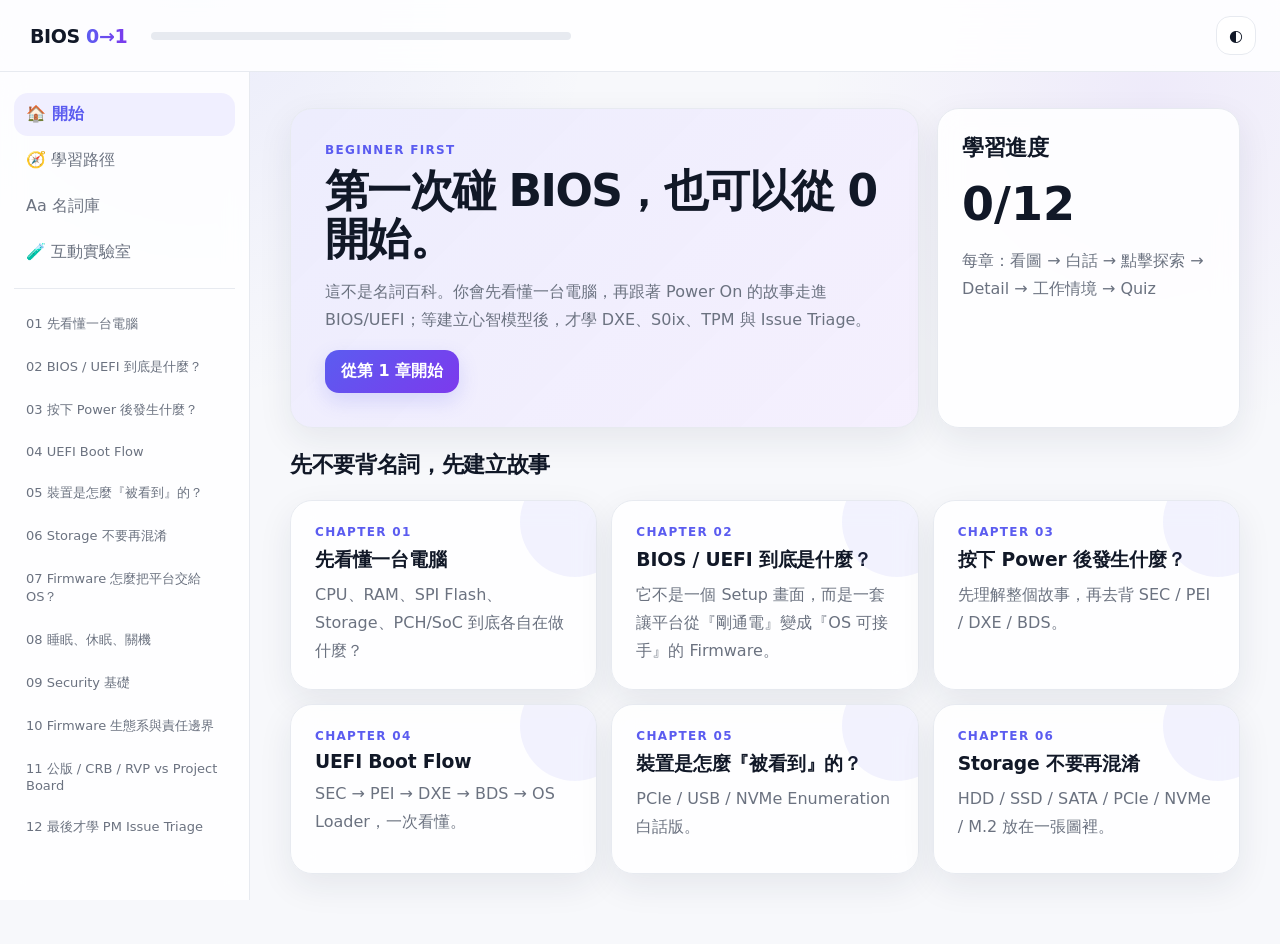
==== index.html @ a76ab5c8 "Add files via upload" ====
<!doctype html><html lang="zh-Hant"><head><meta charset="utf-8"><meta name="viewport" content="width=device-width,initial-scale=1">
<title>BIOS 0→1 Learning Hub</title><style>

:root{
  --bg:#f7f8fb; --surface:rgba(255,255,255,.86); --card:#ffffff; --ink:#111827;
  --muted:#6b7280; --line:#e7eaf0; --primary:#5b5cf0; --primary2:#7c3aed;
  --soft:#f0efff; --green:#16a34a; --amber:#f59e0b; --red:#ef4444;
  --shadow:0 12px 34px rgba(30,41,59,.08); --radius:22px;
}
*{box-sizing:border-box}
html{scroll-behavior:smooth}
body{margin:0;background:
radial-gradient(circle at 15% 0%,rgba(91,92,240,.08),transparent 28%),
radial-gradient(circle at 90% 10%,rgba(124,58,237,.07),transparent 24%),var(--bg);
color:var(--ink);font-family:Inter,"Noto Sans TC","Microsoft JhengHei",system-ui,sans-serif}
body.dark{--bg:#0b1020;--surface:rgba(18,25,44,.9);--card:#12192c;--ink:#f7f8fb;--muted:#9ba6b7;--line:#26324a;--soft:#1d2045;--shadow:none}
button,input,select{font:inherit}
header{height:72px;background:var(--surface);backdrop-filter:blur(16px);border-bottom:1px solid var(--line);
display:flex;align-items:center;gap:18px;padding:0 24px;position:sticky;top:0;z-index:20}
#brand{font-weight:900;font-size:19px;border:0;background:none;color:var(--ink);cursor:pointer;letter-spacing:-.02em}
#brand span{background:linear-gradient(90deg,var(--primary),var(--primary2));-webkit-background-clip:text;color:transparent}
#dark{margin-left:auto;border:1px solid var(--line);background:var(--card);color:var(--ink);border-radius:14px;padding:9px 12px;cursor:pointer}
.progressWrap{height:8px;background:var(--line);border-radius:999px;flex:1;max-width:420px;overflow:hidden}
#progress{height:100%;width:0;background:linear-gradient(90deg,var(--primary),var(--primary2));transition:.3s}

.shell{display:grid;grid-template-columns:250px 1fr;min-height:calc(100vh - 72px)}
aside{background:var(--surface);backdrop-filter:blur(12px);border-right:1px solid var(--line);padding:18px 14px;
position:sticky;top:72px;height:calc(100vh - 72px);overflow:auto}
aside>button,.chapters button{display:flex;align-items:center;gap:8px;width:100%;border:0;background:none;color:var(--muted);
text-align:left;padding:11px 12px;border-radius:14px;margin:3px 0;cursor:pointer;transition:.18s}
.chapters{margin-top:14px;padding-top:12px;border-top:1px solid var(--line)}
.chapters button{font-size:13px}
.chapters button.done:after{content:"✓";margin-left:auto;color:var(--green);font-weight:900}
aside button:hover,aside button.active{background:var(--soft);color:var(--primary);font-weight:800}

main{padding:36px 40px 70px;max-width:1280px;width:100%}
.hero{display:grid;grid-template-columns:1.35fr .65fr;gap:18px}
.card{background:var(--surface);backdrop-filter:blur(12px);border:1px solid var(--line);border-radius:var(--radius);padding:24px;box-shadow:var(--shadow)}
.hero .card:first-child{padding:34px;background:
linear-gradient(135deg,rgba(91,92,240,.11),rgba(124,58,237,.08)),var(--card)}
.eyebrow{font-size:12px;font-weight:900;color:var(--primary);text-transform:uppercase;letter-spacing:.11em}
h1{font-size:44px;line-height:1.08;margin:10px 0 14px;letter-spacing:-.035em}
h2{font-size:22px;margin:0 0 14px;letter-spacing:-.015em}
h3{margin:8px 0 8px;letter-spacing:-.01em}
.muted{color:var(--muted);line-height:1.75}
.btn{border:0;background:linear-gradient(135deg,var(--primary),var(--primary2));color:#fff;padding:11px 16px;border-radius:14px;
cursor:pointer;font-weight:800;box-shadow:0 8px 20px rgba(91,92,240,.18)}
.btn.secondary{background:var(--card);color:var(--ink);border:1px solid var(--line);box-shadow:none}

.steps{display:grid;grid-template-columns:repeat(3,1fr);gap:14px;margin-top:20px}
.step{cursor:pointer;transition:.18s;min-height:170px;position:relative;overflow:hidden}
.step:before{content:"";position:absolute;width:110px;height:110px;border-radius:50%;right:-34px;top:-34px;background:rgba(91,92,240,.07)}
.step:hover{border-color:#c9c7ff;transform:translateY(-3px);box-shadow:0 16px 36px rgba(30,41,59,.10)}
.tag{display:inline-flex;align-items:center;border:1px solid var(--line);border-radius:999px;padding:5px 9px;font-size:12px;color:var(--muted);margin:3px;background:var(--card)}

.lessonGrid{display:grid;grid-template-columns:1.1fr .9fr;gap:18px}
.callout{background:linear-gradient(135deg,rgba(91,92,240,.09),rgba(124,58,237,.06));border:1px solid rgba(91,92,240,.16);
padding:16px;border-radius:16px;margin:15px 0}
.analogy{background:rgba(245,158,11,.08);border:1px solid rgba(245,158,11,.2);padding:16px;border-radius:16px;margin:15px 0}
.diagram{background:
linear-gradient(180deg,rgba(91,92,240,.07),rgba(255,255,255,0));border:1px solid var(--line);border-radius:22px;padding:20px;min-height:310px}
.diagram svg{width:100%;height:auto}.hot{cursor:pointer;transition:.15s}.hot:hover{filter:brightness(.97)}
.infoBox{margin-top:12px;min-height:72px;padding:14px;border-radius:14px;background:var(--card);border:1px solid var(--line);color:var(--muted)}
.flow{display:flex;flex-wrap:wrap;align-items:center;gap:8px}
.flow .node{background:var(--card);border:1px solid var(--line);border-radius:14px;padding:10px 13px;font-weight:800;box-shadow:0 4px 12px rgba(30,41,59,.04)}
.arrow{color:var(--muted)}
.detail li{margin:9px 0;line-height:1.65}
.quiz button{display:block;width:100%;margin:8px 0;text-align:left;padding:12px 13px;border:1px solid var(--line);background:var(--card);color:var(--ink);border-radius:14px;cursor:pointer}
.quiz button:hover{border-color:#c9c7ff;background:var(--soft)}
.quiz button.ok{border-color:#22c55e;background:rgba(34,197,94,.09)}
.quiz button.no{border-color:#ef4444;background:rgba(239,68,68,.08)}

.termGrid{display:grid;grid-template-columns:repeat(4,1fr);gap:12px}
.termCard{padding:16px;background:var(--surface);border:1px solid var(--line);border-radius:16px;cursor:pointer;transition:.16s}
.termCard:hover{border-color:#c9c7ff;transform:translateY(-2px)}
.pathline{display:flex;flex-wrap:wrap;align-items:center;gap:10px}
.pathnode{border:1px solid var(--line);background:var(--card);padding:12px 15px;border-radius:14px;cursor:pointer;font-weight:750}
.lab{display:grid;grid-template-columns:1fr 1fr;gap:16px}
.compare{display:grid;grid-template-columns:1fr 1fr;gap:12px}.good{border-top:4px solid var(--green)}.bad{border-top:4px solid var(--red)}

@media(max-width:980px){
 .shell{grid-template-columns:1fr}.hero,.lessonGrid,.lab{grid-template-columns:1fr}
 aside{position:static;height:auto;display:flex;overflow:auto;border-right:0;border-bottom:1px solid var(--line)}
 aside>button{width:auto;white-space:nowrap}.chapters{display:none}.steps{grid-template-columns:1fr 1fr}
 main{padding:24px}.termGrid{grid-template-columns:1fr 1fr}
}
@media(max-width:620px){
 header{padding:0 14px}.progressWrap{display:none}main{padding:18px}
 h1{font-size:34px}.steps,.compare{grid-template-columns:1fr}.termGrid{grid-template-columns:1fr}
 .hero .card:first-child{padding:24px}
}

</style></head>
<body><header><button id="brand">BIOS <span>0→1</span></button><div class="progressWrap"><div id="progress"></div></div><button id="dark">◐</button></header>
<div class="shell"><aside><button data-view="home" class="active">🏠 開始</button><button data-view="path">🧭 學習路徑</button><button data-view="glossary">Aa 名詞庫</button><button data-view="playground">🧪 互動實驗室</button><div class="chapters" id="chapterNav"></div></aside><main id="app"></main></div>
<script>
window.COURSE=[
  {
    "id": "ch1",
    "n": "01",
    "title": "先看懂一台電腦",
    "subtitle": "CPU、RAM、SPI Flash、Storage、PCH/SoC 到底各自在做什麼？",
    "one": "先把電腦想成一間公司：CPU 是總經理、RAM 是辦公桌、Storage 是檔案櫃、BIOS/UEFI 是開門後第一個上班的人。",
    "analogy": "公司開門前，桌椅、檔案櫃、網路與門禁都存在，但還沒準備好工作；Firmware 的工作就是把它們依序準備好。",
    "terms": [
      "CPU",
      "RAM",
      "SPI Flash",
      "SSD",
      "PCH / SoC",
      "EC"
    ],
    "diagram": "pc",
    "detail": [
      "CPU 執行 Firmware、OS 與應用程式。",
      "RAM 是執行中的工作記憶體，斷電資料消失。",
      "SPI Flash 儲存 BIOS/UEFI Firmware。",
      "SSD/HDD 儲存 OS 與使用者資料。",
      "PCH/SoC 連接與管理大量 I/O。",
      "EC 常負責 Keyboard、Fan、Battery、Power Button。"
    ],
    "work": "遇到裝置不見時，先問『它掛在哪裡？由誰初始化？』比直接問『是不是 BIOS bug？』更有效。",
    "quiz": {
      "q": "哪一個元件最像『辦公桌』，讓 CPU 暫時放正在使用的資料？",
      "opts": [
        "RAM",
        "SPI Flash",
        "SSD"
      ],
      "ans": 0
    }
  },
  {
    "id": "ch2",
    "n": "02",
    "title": "BIOS / UEFI 到底是什麼？",
    "subtitle": "它不是一個 Setup 畫面，而是一套讓平台從『剛通電』變成『OS 可接手』的 Firmware。",
    "one": "BIOS/UEFI 是電腦開機後最早執行的一層 Firmware。",
    "analogy": "像飯店早班經理：先確認房間、電梯、門禁、櫃台都可用，再把整間飯店交給白天營運團隊。",
    "terms": [
      "BIOS",
      "UEFI",
      "Firmware",
      "POST",
      "Setup"
    ],
    "diagram": "bios",
    "detail": [
      "現代 PC 大多採 UEFI 架構，但工作上仍常統稱 BIOS。",
      "Firmware 存在 SPI Flash 中，由 CPU 在 Power On 後執行。",
      "BIOS Setup 只是其中一個 UI，不等於 BIOS 全部。",
      "Firmware 會初始化硬體、建立 Boot path、準備 OS 所需資訊。"
    ],
    "work": "如果客戶說『BIOS 畫面沒問題但 Windows 進不去』，代表問題不一定在最早期 Firmware phase。",
    "quiz": {
      "q": "BIOS Setup 和 BIOS/UEFI 的關係？",
      "opts": [
        "Setup 只是 Firmware 的一個介面",
        "Setup 就是全部 BIOS",
        "Setup 是 Windows App"
      ],
      "ans": 0
    }
  },
  {
    "id": "ch3",
    "n": "03",
    "title": "按下 Power 後發生什麼？",
    "subtitle": "先理解整個故事，再去背 SEC / PEI / DXE / BDS。",
    "one": "Power On 後，Firmware 會把硬體從 Reset/Unknown state 一步一步變成可用。",
    "analogy": "像開店：先通電 → 打開工作區 → 把設備叫醒 → 決定今天從哪個入口營業 → 正式交給營運。",
    "terms": [
      "Power On",
      "Reset",
      "Initialization",
      "Boot",
      "OS Loader"
    ],
    "diagram": "story",
    "detail": [
      "通電不代表硬體已經能可靠使用。",
      "RAM、USB、NVMe、Display 等都需要初始化。",
      "完成後 Firmware 才能找到可開機的裝置並載入 OS Loader。"
    ],
    "work": "看到黑屏、SSD 不見、Boot option 不見時，真正要問的是『哪一步還沒完成？』。",
    "quiz": {
      "q": "為什麼 Power On 後還需要 Initialization？",
      "opts": [
        "硬體存在但尚未完整設定",
        "因為 Windows 一定先啟動",
        "只是為了顯示 Logo"
      ],
      "ans": 0
    }
  },
  {
    "id": "ch4",
    "n": "04",
    "title": "UEFI Boot Flow",
    "subtitle": "SEC → PEI → DXE → BDS → OS Loader，一次看懂。",
    "one": "一句話：SEC 先能跑 → PEI 把 RAM 建起來 → DXE 把硬體叫醒 → BDS 找 Boot Device → OS 接手。",
    "analogy": "像接力賽，每一棒都把已完成的環境交給下一棒。",
    "terms": [
      "SEC",
      "PEI",
      "DXE",
      "BDS",
      "ExitBootServices"
    ],
    "diagram": "boot",
    "detail": [
      "SEC：建立最基本 execution environment。",
      "PEI：Memory Initialization / Training。",
      "DXE：PCIe、USB、NVMe、Display 等大量初始化。",
      "BDS：選擇 BootOrder / BootNext 指向的開機目標。",
      "OS Loader：載入 OS，之後由 OS 正式接管。"
    ],
    "work": "非常早期黑屏偏 SEC/PEI；POST 中裝置不見偏 DXE；裝置看得到但 Boot Option 不對偏 BDS。",
    "quiz": {
      "q": "大量 PCIe / USB / NVMe 初始化通常落在哪個 phase？",
      "opts": [
        "DXE",
        "SEC",
        "S5"
      ],
      "ans": 0
    }
  },
  {
    "id": "ch5",
    "n": "05",
    "title": "裝置是怎麼『被看到』的？",
    "subtitle": "PCIe / USB / NVMe Enumeration 白話版。",
    "one": "硬體插著，不代表 Firmware 已經知道它是誰、在哪裡、怎麼用。",
    "analogy": "像新員工報到：要先到場、拿到座位、登記資料、領權限，才算正式可工作。",
    "terms": [
      "Enumeration",
      "PCIe",
      "NVMe",
      "USB",
      "Device Path",
      "Block I/O"
    ],
    "diagram": "enum",
    "detail": [
      "PCIe device 需要 link、bus scan、resource configuration。",
      "NVMe controller 被看到後，還要有 NVMe driver/protocol 才能形成可用 storage。",
      "UEFI 會建立 Device Path 與對應 protocol。",
      "有 Controller 不等於已經有可開機 Block I/O。"
    ],
    "work": "SSD 問題先分三層：BIOS Setup 看不到？UEFI Shell 看不到？還是只有 OS 看不到？",
    "quiz": {
      "q": "BIOS 已看到 NVMe Controller，就一定代表可 Boot 嗎？",
      "opts": [
        "不一定，還需 storage protocol / boot path",
        "一定",
        "只要是 M.2 就一定"
      ],
      "ans": 0
    }
  },
  {
    "id": "ch6",
    "n": "06",
    "title": "Storage 不要再混淆",
    "subtitle": "HDD / SSD / SATA / PCIe / NVMe / M.2 放在一張圖裡。",
    "one": "M.2 是外型/Connector；NVMe 是 Protocol；PCIe 是高速連線；SSD/HDD 是儲存裝置類型。",
    "analogy": "像交通：M.2 是停車位規格、PCIe/SATA 是道路、NVMe 是交通規則、SSD 是車。",
    "terms": [
      "HDD",
      "SSD",
      "SATA",
      "PCIe",
      "NVMe",
      "M.2"
    ],
    "diagram": "storage",
    "detail": [
      "HDD：機械式磁碟。",
      "SSD：使用 Flash 的固態儲存。",
      "SATA：傳統 storage interface。",
      "PCIe：高速通用 interconnect。",
      "NVMe：針對 non-volatile memory 的 protocol，常跑在 PCIe 上。",
      "M.2：外型與 connector 規格，不等於 NVMe。"
    ],
    "work": "客戶說『M.2 SSD』時，仍要確認它實際走 PCIe/NVMe 還是 SATA。",
    "quiz": {
      "q": "M.2 最準確的描述是？",
      "opts": [
        "外型 / connector 規格",
        "等於 NVMe protocol",
        "等於 PCIe bus"
      ],
      "ans": 0
    }
  },
  {
    "id": "ch7",
    "n": "07",
    "title": "Firmware 怎麼把平台交給 OS？",
    "subtitle": "UEFI Protocol、ACPI、SMBIOS、ExitBootServices。",
    "one": "Firmware 不只把硬體叫醒，還要把『這台機器是什麼、有哪些裝置、怎麼管電源』告訴 OS。",
    "analogy": "像交班表：白班接手前，要知道設備位置、值班狀態、規則與待處理事項。",
    "terms": [
      "UEFI Protocol",
      "ACPI",
      "SMBIOS",
      "ExitBootServices",
      "Runtime"
    ],
    "diagram": "handoff",
    "detail": [
      "UEFI Protocol 讓 pre-OS 階段能以標準方式存取裝置。",
      "ACPI 描述裝置、電源與 platform control。",
      "SMBIOS 提供系統硬體資訊。",
      "ExitBootServices 是 OS Loader 結束 UEFI Boot Services 的重要分界。"
    ],
    "work": "Windows Logo 後才 hang，通常不能只盯 SEC/PEI；要考慮 OS Loader、driver、ACPI 與 handoff。",
    "quiz": {
      "q": "哪一個最像 Firmware 與 OS 的『電源/裝置說明書』？",
      "opts": [
        "ACPI",
        "SPI Flash",
        "M.2"
      ],
      "ans": 0
    }
  },
  {
    "id": "ch8",
    "n": "08",
    "title": "睡眠、休眠、關機",
    "subtitle": "S0ix / S3 / S4 / S5 先從生活情境理解。",
    "one": "不同 Power State 的差別，是『哪些東西還活著、資料放哪裡、醒來多快』。",
    "analogy": "S0ix 像手機熄屏待機；S3 像趴桌睡覺；S4 像把工作存檔後回家；S5 像公司關門但門禁還有待機電。",
    "terms": [
      "S0ix",
      "S3",
      "S4",
      "S5",
      "C-state",
      "D-state"
    ],
    "diagram": "power",
    "detail": [
      "S0ix：系統仍在 S0，但大量元件進入低功耗。",
      "S3：Suspend to RAM。",
      "S4：Hibernate，記憶體內容寫入 storage。",
      "S5：Soft Off，仍可能保留待機電。",
      "CPU 有 C-state，Device 也可能有 D-state。"
    ],
    "work": "Modern Standby issue 要分『OS 以為睡了』和『硬體真的進低功耗』，SleepStudy/HW residency 常用來看落差。",
    "quiz": {
      "q": "Modern Standby 最相關的是哪一類狀態？",
      "opts": [
        "S0ix",
        "S5",
        "G3"
      ],
      "ans": 0
    }
  },
  {
    "id": "ch9",
    "n": "09",
    "title": "Security 基礎",
    "subtitle": "Secure Boot、TPM、PCR、BitLocker 不再混在一起。",
    "one": "Secure Boot 管『能不能信任並執行』；TPM/PCR 管『開機時量測了什麼』。",
    "analogy": "Secure Boot 像門口驗證員；TPM/PCR 像不可任意改寫的簽到紀錄。",
    "terms": [
      "Secure Boot",
      "TPM",
      "PCR",
      "Measured Boot",
      "BitLocker"
    ],
    "diagram": "security",
    "detail": [
      "Secure Boot 驗證執行元件的簽章與信任鏈。",
      "Measured Boot 將量測延伸到 TPM PCR。",
      "BitLocker 可依 PCR 狀態決定是否要求 Recovery。"
    ],
    "work": "看到 BitLocker Recovery，不代表一定是 Secure Boot key 問題；先確認哪個 PCR 改變以及 TPM 狀態。",
    "quiz": {
      "q": "PCR 最接近哪個概念？",
      "opts": [
        "量測累積紀錄",
        "BIOS image 儲存區",
        "Boot menu"
      ],
      "ans": 0
    }
  },
  {
    "id": "ch10",
    "n": "10",
    "title": "Firmware 生態系與責任邊界",
    "subtitle": "IBV、Silicon Vendor、EC、ME、PSP、FSP、IFWI。",
    "one": "BIOS 專案不是只有一包 code；它是多個 Firmware、Silicon package、OEM policy 與 OS 的整合。",
    "analogy": "像大型建案：建築師、結構、機電、門禁、家具都不同供應者，最後仍要整合成一棟能住的房子。",
    "terms": [
      "IBV",
      "FSP",
      "ME / CSME",
      "PSP",
      "IFWI",
      "EC"
    ],
    "diagram": "ecosystem",
    "detail": [
      "IBV 負責 UEFI framework、feature integration 與 project customization。",
      "Intel 平台常見 FSP、ME/CSME、IFWI。",
      "AMD 平台常見 PSP、AGESA/PI。",
      "EC 是獨立 controller firmware。"
    ],
    "work": "Reference BIOS/CRB 的價值是 baseline；它能縮小差異，但不能單獨證明『一定不是 IBV』。",
    "quiz": {
      "q": "CRB / Reference BIOS pass 最合理的解讀？",
      "opts": [
        "它是一個縮小範圍的 baseline evidence",
        "一定不是 IBV",
        "一定是 Hardware"
      ],
      "ans": 0
    }
  },
  {
    "id": "ch11",
    "n": "11",
    "title": "公版 / CRB / RVP vs Project Board",
    "subtitle": "為什麼 IBV 一直保留公版？Project Board 出問題時，公版到底拿來做什麼？",
    "one": "CRB/RVP 是 IBV 長期使用的 baseline / control group；Project Board 是加入 OEM/ODM 客製、實際 HW 與 Device 後的產品環境。",
    "analogy": "像做實驗：公版是控制組，Project Board 是加入各種客製條件的實驗組。兩邊結果不同，重點不是立刻判誰錯，而是找出中間的 Delta。",
    "terms": [
      "CRB",
      "RVP",
      "Project Board",
      "Baseline",
      "Reference BIOS",
      "Delta"
    ],
    "diagram": "baseline",
    "detail": [
      "CRB / RVP 可作為 Development、Validation、Regression、Issue Reproduction 與 Responsibility Baseline。",
      "Project Board 通常包含 Project BIOS、OEM/ODM customization、實際 EC、HW design、Device configuration。",
      "Project Board Fail、CRB Pass：Project-specific Delta 嫌疑提高，但不能直接說『一定不是 BIOS』。",
      "Project Board Fail、CRB Fail：Common code / Silicon integration path 嫌疑提高。",
      "若 IBV CRB Fail、Silicon Vendor Reference BIOS Pass：IBV implementation / integration 嫌疑提高。",
      "真正要比較的是 BIOS customization、PCD、ACPI、EC/FW、Board HW、Device / IHV 等差異。"
    ],
    "work": "客戶 Project Board 出現 issue 時，先建立同版本、同條件的 baseline，再比較 CRB / RVP / Silicon Vendor Reference 結果。公版的用途是縮小範圍與找 owner，不是拿來直接 close issue。",
    "quiz": {
      "q": "Project Board Fail，但 CRB Pass，最合理的第一個判斷是？",
      "opts": [
        "Project-specific Delta 嫌疑提高，要繼續比 BIOS/PCD/ACPI/EC/HW/Device 差異",
        "一定不是 BIOS 問題",
        "一定是 Hardware 問題"
      ],
      "ans": 0
    }
  },
  {
    "id": "ch11",
    "n": "12",
    "title": "最後才學 PM Issue Triage",
    "subtitle": "從 Symptom → Baseline → Scope → Owner → Validation。",
    "one": "PM 的價值不是把問題轉寄，而是把『未知』逐步縮小成可驗證的範圍。",
    "analogy": "像醫生問診：先看症狀、比對正常值、縮小範圍，再決定要找哪個專科。",
    "terms": [
      "Symptom",
      "Baseline",
      "Scope",
      "Owner",
      "Workaround",
      "Validation"
    ],
    "diagram": "triage",
    "detail": [
      "Symptom：明確描述發生什麼。",
      "Baseline：CRB/Reference BIOS/舊版是否正常。",
      "Scope：哪些平台、版本、Device 會發生。",
      "Owner：根據 evidence 判斷下一個分析團隊。",
      "Validation：Patch/WA/Fix 後以固定 steps 驗證。"
    ],
    "work": "真正有用的 status 應回答：現在知道什麼？還不知道什麼？下一個驗證動作是什麼？誰負責？",
    "quiz": {
      "q": "Issue triage 的第一個重點？",
      "opts": [
        "把 Symptom 與 reproduce 定義清楚",
        "先決定誰的責任",
        "先貼全部 log"
      ],
      "ans": 0
    }
  }
];
</script>
<script>

const C=window.COURSE||[]; const app=document.getElementById('app'); const completed=new Set(JSON.parse(localStorage.getItem('bios01done')||'[]'));
const infos={
"CPU":"CPU 執行 Firmware 與 OS，是系統主要運算核心。","RAM":"RAM 是執行中資料的工作區，斷電資料消失。","SPI Flash":"SPI Flash 儲存 BIOS/UEFI Firmware。","SSD":"SSD 儲存 OS 與資料，不是 BIOS 執行中的工作記憶體。",
"PCH / SoC":"PCH/SoC 是大量 I/O 與 controller 的平台樞紐。","EC":"EC 常負責電源鍵、風扇、電池、鍵盤等 Notebook 控制。"
};
function prog(){document.getElementById('progress').style.width=(completed.size/C.length*100)+'%';document.querySelectorAll('.chapters button').forEach((b,i)=>b.classList.toggle('done',completed.has(C[i].id)))}
function nav(){document.getElementById('chapterNav').innerHTML=C.map(x=>`<button data-id="${x.id}">${x.n} ${x.title}</button>`).join('');document.querySelectorAll('.chapters button').forEach(b=>b.onclick=()=>lesson(b.dataset.id));prog()}
document.querySelectorAll('aside>button').forEach(b=>b.onclick=()=>view(b.dataset.view));document.getElementById('brand').onclick=()=>view('home');document.getElementById('dark').onclick=()=>document.body.classList.toggle('dark');
function active(v){document.querySelectorAll('aside>button').forEach(b=>b.classList.toggle('active',b.dataset.view===v))}
function view(v){active(v); if(v==='home')home(); if(v==='path')path(); if(v==='glossary')glossary(); if(v==='playground')playground();window.scrollTo(0,0)}
function home(){app.innerHTML=`<section class="hero"><div class="card"><div class="eyebrow">Beginner First</div><h1>第一次碰 BIOS，也可以從 0 開始。</h1><p class="muted">這不是名詞百科。你會先看懂一台電腦，再跟著 Power On 的故事走進 BIOS/UEFI；等建立心智模型後，才學 DXE、S0ix、TPM 與 Issue Triage。</p><button class="btn" onclick="lesson('ch1')">從第 1 章開始</button></div><div class="card"><h2>學習進度</h2><div style="font-size:46px;font-weight:900">${completed.size}/${C.length}</div><p class="muted">每章：看圖 → 白話 → 點擊探索 → Detail → 工作情境 → Quiz</p></div></section>
<section style="margin-top:22px"><h2>先不要背名詞，先建立故事</h2><div class="steps">${C.slice(0,6).map(x=>`<div class="card step" onclick="lesson('${x.id}')"><div class="eyebrow">Chapter ${x.n}</div><h3>${x.title}</h3><div class="muted">${x.subtitle}</div></div>`).join('')}</div></section>`}
function path(){app.innerHTML=`<div class="eyebrow">0 → 1 Roadmap</div><h1>學習路徑</h1><p class="muted">順序不是照專有名詞分類，而是照『新人腦中會產生的問題』排列。</p><div class="card"><div class="pathline">${C.map((x,i)=>`<button class="pathnode" onclick="lesson('${x.id}')">${x.n} ${x.title}</button>${i<C.length-1?'<span class="arrow">→</span>':''}`).join('')}</div></div>`}
function glossary(){const terms=[...new Set(C.flatMap(x=>x.terms))].sort(); app.innerHTML=`<div class="eyebrow">Glossary</div><h1>名詞庫</h1><p class="muted">名詞庫是『查詢』，不是『學習順序』。點名詞會看到它在哪些章出現。</p><div class="termGrid">${terms.map(t=>`<div class="termCard" onclick="showTerm('${t.replaceAll("'","\'")}')"><b>${t}</b></div>`).join('')}</div><div id="termInfo" class="card" style="margin-top:16px;display:none"></div>`}
window.showTerm=t=>{const xs=C.filter(x=>x.terms.includes(t));const el=document.getElementById('termInfo');el.style.display='block';el.innerHTML=`<h2>${t}</h2><p class="muted">出現在：${xs.map(x=>x.title).join('、')}</p><button class="btn secondary" onclick="lesson('${xs[0].id}')">去第一個相關章節</button>`;el.scrollIntoView({behavior:'smooth'})}
function playground(){app.innerHTML=`<div class="eyebrow">Interactive Lab</div><h1>用互動確認你真的懂了</h1><div class="lab">
<div class="card"><h2>Normal vs Fail</h2><p class="muted">如果 SSD 實體存在，但 Firmware 沒完成 NVMe enumeration：</p><div class="compare"><div class="card good"><b>Normal</b><p>PCIe Link → Controller → NVMe Protocol → Block I/O → Boot Option</p></div><div class="card bad"><b>Fail</b><p>Controller 存在，但沒有可用 Block I/O → BDS 找不到可 Boot Storage</p></div></div></div>
<div class="card"><h2>你會先問什麼？</h2><p class="muted">情境：客戶說「M.2 SSD 在 Windows 看不到」。</p><button class="btn secondary" onclick="labAns('Setup / UEFI Shell / OS 三層都要確認，先判斷 Firmware 是否看得到。')">直接問 BIOS bug 嗎？</button><button class="btn secondary" onclick="labAns('對。先確認 BIOS Setup、UEFI Shell、OS 各自能不能看到，才能縮小範圍。')">先分 BIOS / Shell / OS</button><div id="labout" class="callout" style="display:none"></div></div></div>`}
window.labAns=x=>{const e=document.getElementById('labout');e.style.display='block';e.textContent=x}
function diagram(type){
 if(type==='pc')return `<svg viewBox="0 0 760 330"><g font-family="sans-serif" font-size="16" text-anchor="middle">
 <rect x="300" y="20" width="160" height="58" rx="14" fill="#eef3ff" stroke="#315bea" class="hot" onclick="hot('CPU')"/><text x="380" y="55">CPU / SoC</text>
 <rect x="70" y="120" width="150" height="60" rx="14" fill="#fff" stroke="#b8c2d8" class="hot" onclick="hot('SPI Flash')"/><text x="145" y="155">SPI Flash</text>
 <rect x="305" y="120" width="150" height="60" rx="14" fill="#fff" stroke="#b8c2d8" class="hot" onclick="hot('RAM')"/><text x="380" y="155">RAM</text>
 <rect x="540" y="120" width="150" height="60" rx="14" fill="#fff" stroke="#b8c2d8" class="hot" onclick="hot('PCH / SoC')"/><text x="615" y="155">PCH / I/O</text>
 <rect x="170" y="240" width="150" height="60" rx="14" fill="#fff" stroke="#b8c2d8" class="hot" onclick="hot('SSD')"/><text x="245" y="275">SSD / HDD</text>
 <rect x="440" y="240" width="150" height="60" rx="14" fill="#fff" stroke="#b8c2d8" class="hot" onclick="hot('EC')"/><text x="515" y="275">EC</text>
 <path d="M380 78 L380 120 M300 150 L220 150 M455 150 L540 150 M575 180 L515 240 M545 180 L280 240" stroke="#98a2b3" fill="none" stroke-width="2"/></g></svg>`;
 const maps={bios:["Power On","CPU starts Firmware","Hardware Init","Boot Device","OS"],
 story:["Power On","Basic Execution","Memory Ready","Devices Ready","Choose Boot","OS"],
 boot:["SEC","PEI","DXE","BDS","OS Loader"],
 enum:["Power / Reset","Link / Detect","Enumeration","Driver / Protocol","Device Path","Boot / OS"],
 storage:["Device: SSD","Form: M.2","Bus: PCIe","Protocol: NVMe"],
 handoff:["UEFI Services","ACPI / SMBIOS","OS Loader","ExitBootServices","OS Runtime"],
 power:["S0 Active","S0ix","S3","S4","S5"],
 security:["Signed Component","Secure Boot","Measurement","TPM PCR","BitLocker Policy"],
 ecosystem:["Silicon Vendor","IBV UEFI","OEM Policy","EC / Device FW","OS"],
 baseline:["Silicon Vendor Reference","IBV CRB / RVP","Customer Project Board","Customer Issue","Compare Delta"],
 triage:["Symptom","Reproduce","Baseline","Scope","Owner","Fix / WA","Validation"]};
 const arr=maps[type]||[];return `<div class="flow">${arr.map((x,i)=>`<span class="node">${x}</span>${i<arr.length-1?'<span class="arrow">→</span>':''}`).join('')}</div>`;
}
window.hot=k=>document.getElementById('hotinfo').textContent=infos[k]||k;
function lesson(id){active('');const x=C.find(z=>z.id===id);app.innerHTML=`<div class="eyebrow">Chapter ${x.n}</div><h1>${x.title}</h1><p class="muted">${x.subtitle}</p><div class="lessonGrid">
<div><div class="card"><h2>一句話先懂</h2><div class="callout">${x.one}</div><h2>用比喻記</h2><div class="analogy">${x.analogy}</div><h2>技術 Detail</h2><ul class="detail">${x.detail.map(d=>`<li>${d}</li>`).join('')}</ul></div></div>
<div><div class="diagram"><h2>看圖理解</h2>${diagram(x.diagram)}<div id="hotinfo" class="infoBox">${x.diagram==='pc'?'點圖中的元件看看。':'先看整體流程，不用急著背縮寫。'}</div></div><div class="card" style="margin-top:14px"><h3>這章只要記這些名詞</h3>${x.terms.map(t=>`<span class="tag">${t}</span>`).join('')}</div></div></div>
<div class="card" style="margin-top:18px"><h2>工作上會在哪裡遇到？</h2><p class="muted">${x.work}</p></div>
${x.id==='ch11'?baselineLab():''}
<div class="card quiz" style="margin-top:18px"><h2>Quick Quiz</h2><b>${x.quiz.q}</b>${x.quiz.opts.map((o,i)=>`<button onclick="answer(this,${i===x.quiz.ans},'${x.id}')">${o}</button>`).join('')}<div class="muted result"></div></div>
<div style="display:flex;justify-content:space-between;margin-top:18px">${prevNext(x)}</div>`;window.scrollTo(0,0)}

function baselineLab(){
 return `<div class="card" style="margin-top:18px">
 <div class="eyebrow">Interactive Comparison</div><h2>CRB / RVP vs Project Board</h2>
 <div class="compare">
   <div class="card good"><b>IBV CRB / RVP</b><p class="muted">較乾淨的 baseline<br>Common code / Silicon integration<br>用來 Reproduce / Regression / Compare</p></div>
   <div class="card"><b>Customer Project Board</b><p class="muted">Project BIOS<br>OEM/ODM customization<br>實際 EC / HW / Device configuration</p></div>
 </div>
 <h3 style="margin-top:18px">選一組結果看看 PM 應該先想什麼：</h3>
 <button class="btn secondary" style="margin:4px" onclick="baselineAns('crbpass')">CRB Pass / Project Fail</button>
 <button class="btn secondary" style="margin:4px" onclick="baselineAns('bothfail')">CRB Fail / Project Fail</button>
 <button class="btn secondary" style="margin:4px" onclick="baselineAns('ibvfailrefpass')">IBV CRB Fail / SV Reference Pass</button>
 <div id="baselineOut" class="callout" style="display:none;margin-top:12px"></div>
 </div>`;
}
window.baselineAns=k=>{
 const map={
  crbpass:"Project-specific Delta 嫌疑提高。優先比較 Project BIOS / PCD / ACPI / EC / HW / Device。注意：CRB Pass 不等於『不是 BIOS issue』。",
  bothfail:"Common / Silicon integration path 嫌疑提高。優先看 IBV Common Feature、Chipset integration、Silicon package，再和 SV Reference 比。",
  ibvfailrefpass:"IBV implementation / integration 嫌疑提高。可聚焦 IBV Common code、Feature integration、silicon package integration 差異。"
 };
 const e=document.getElementById('baselineOut');e.style.display='block';e.textContent=map[k];
};

function prevNext(x){const i=C.indexOf(x);return `${i?`<button class="btn secondary" onclick="lesson('${C[i-1].id}')">← 上一章</button>`:'<span></span>'}${i<C.length-1?`<button class="btn" onclick="lesson('${C[i+1].id}')">下一章 →</button>`:`<button class="btn" onclick="view('playground')">進入互動實驗室</button>`}`}
window.answer=(btn,ok,id)=>{const q=btn.parentElement;q.querySelectorAll('button').forEach(b=>b.disabled=true);btn.classList.add(ok?'ok':'no');q.querySelector('.result').textContent=ok?'✅ 正確。這章完成！':'❌ 再回看上方圖解與一句話。';if(ok){completed.add(id);localStorage.setItem('bios01done',JSON.stringify([...completed]));prog()}}
nav();home();

</script></body></html>
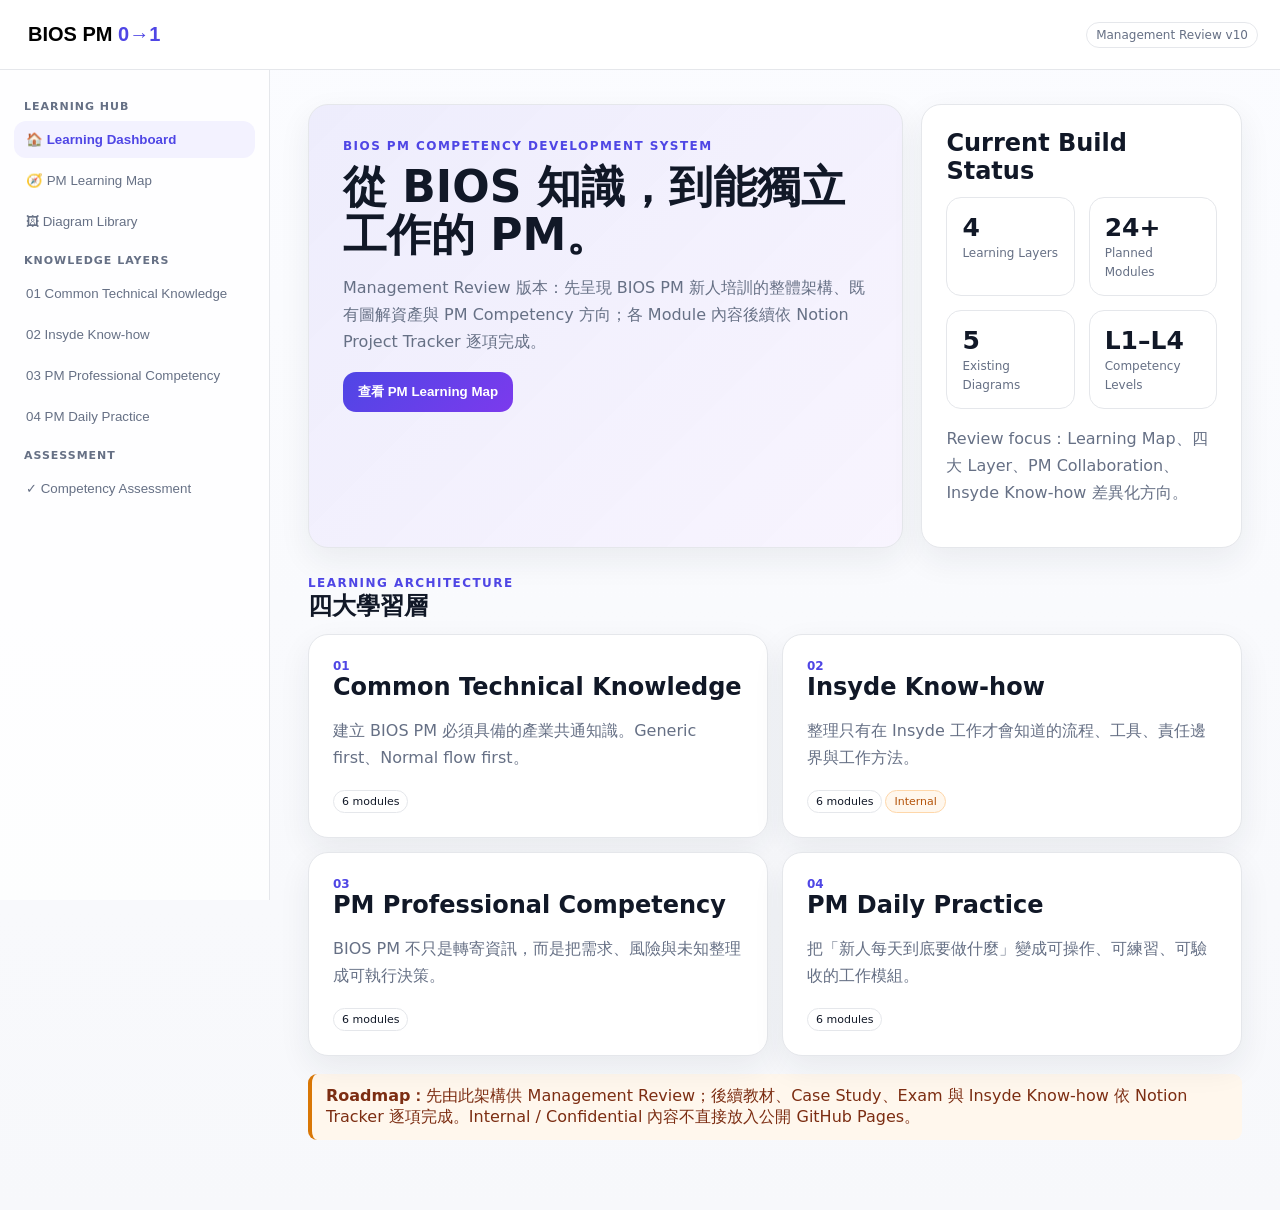
==== commit 77409253: "Add files via upload Commit message 填 Update BIOS PM 0→1 management review v10" ====
--- a/index.html
+++ b/index.html
@@ -1,577 +1,15 @@
-<!doctype html><html lang="zh-Hant"><head><meta charset="utf-8"><meta name="viewport" content="width=device-width,initial-scale=1">
-<title>BIOS 0→1 Learning Hub</title><style>
-
-:root{
-  --bg:#f7f8fb; --surface:rgba(255,255,255,.86); --card:#ffffff; --ink:#111827;
-  --muted:#6b7280; --line:#e7eaf0; --primary:#5b5cf0; --primary2:#7c3aed;
-  --soft:#f0efff; --green:#16a34a; --amber:#f59e0b; --red:#ef4444;
-  --shadow:0 12px 34px rgba(30,41,59,.08); --radius:22px;
-}
-*{box-sizing:border-box}
-html{scroll-behavior:smooth}
-body{margin:0;background:
-radial-gradient(circle at 15% 0%,rgba(91,92,240,.08),transparent 28%),
-radial-gradient(circle at 90% 10%,rgba(124,58,237,.07),transparent 24%),var(--bg);
-color:var(--ink);font-family:Inter,"Noto Sans TC","Microsoft JhengHei",system-ui,sans-serif}
-body.dark{--bg:#0b1020;--surface:rgba(18,25,44,.9);--card:#12192c;--ink:#f7f8fb;--muted:#9ba6b7;--line:#26324a;--soft:#1d2045;--shadow:none}
-button,input,select{font:inherit}
-header{height:72px;background:var(--surface);backdrop-filter:blur(16px);border-bottom:1px solid var(--line);
-display:flex;align-items:center;gap:18px;padding:0 24px;position:sticky;top:0;z-index:20}
-#brand{font-weight:900;font-size:19px;border:0;background:none;color:var(--ink);cursor:pointer;letter-spacing:-.02em}
-#brand span{background:linear-gradient(90deg,var(--primary),var(--primary2));-webkit-background-clip:text;color:transparent}
-#dark{margin-left:auto;border:1px solid var(--line);background:var(--card);color:var(--ink);border-radius:14px;padding:9px 12px;cursor:pointer}
-.progressWrap{height:8px;background:var(--line);border-radius:999px;flex:1;max-width:420px;overflow:hidden}
-#progress{height:100%;width:0;background:linear-gradient(90deg,var(--primary),var(--primary2));transition:.3s}
-
-.shell{display:grid;grid-template-columns:250px 1fr;min-height:calc(100vh - 72px)}
-aside{background:var(--surface);backdrop-filter:blur(12px);border-right:1px solid var(--line);padding:18px 14px;
-position:sticky;top:72px;height:calc(100vh - 72px);overflow:auto}
-aside>button,.chapters button{display:flex;align-items:center;gap:8px;width:100%;border:0;background:none;color:var(--muted);
-text-align:left;padding:11px 12px;border-radius:14px;margin:3px 0;cursor:pointer;transition:.18s}
-.chapters{margin-top:14px;padding-top:12px;border-top:1px solid var(--line)}
-.chapters button{font-size:13px}
-.chapters button.done:after{content:"✓";margin-left:auto;color:var(--green);font-weight:900}
-aside button:hover,aside button.active{background:var(--soft);color:var(--primary);font-weight:800}
-
-main{padding:36px 40px 70px;max-width:1280px;width:100%}
-.hero{display:grid;grid-template-columns:1.35fr .65fr;gap:18px}
-.card{background:var(--surface);backdrop-filter:blur(12px);border:1px solid var(--line);border-radius:var(--radius);padding:24px;box-shadow:var(--shadow)}
-.hero .card:first-child{padding:34px;background:
-linear-gradient(135deg,rgba(91,92,240,.11),rgba(124,58,237,.08)),var(--card)}
-.eyebrow{font-size:12px;font-weight:900;color:var(--primary);text-transform:uppercase;letter-spacing:.11em}
-h1{font-size:44px;line-height:1.08;margin:10px 0 14px;letter-spacing:-.035em}
-h2{font-size:22px;margin:0 0 14px;letter-spacing:-.015em}
-h3{margin:8px 0 8px;letter-spacing:-.01em}
-.muted{color:var(--muted);line-height:1.75}
-.btn{border:0;background:linear-gradient(135deg,var(--primary),var(--primary2));color:#fff;padding:11px 16px;border-radius:14px;
-cursor:pointer;font-weight:800;box-shadow:0 8px 20px rgba(91,92,240,.18)}
-.btn.secondary{background:var(--card);color:var(--ink);border:1px solid var(--line);box-shadow:none}
-
-.steps{display:grid;grid-template-columns:repeat(3,1fr);gap:14px;margin-top:20px}
-.step{cursor:pointer;transition:.18s;min-height:170px;position:relative;overflow:hidden}
-.step:before{content:"";position:absolute;width:110px;height:110px;border-radius:50%;right:-34px;top:-34px;background:rgba(91,92,240,.07)}
-.step:hover{border-color:#c9c7ff;transform:translateY(-3px);box-shadow:0 16px 36px rgba(30,41,59,.10)}
-.tag{display:inline-flex;align-items:center;border:1px solid var(--line);border-radius:999px;padding:5px 9px;font-size:12px;color:var(--muted);margin:3px;background:var(--card)}
-
-.lessonGrid{display:grid;grid-template-columns:1.1fr .9fr;gap:18px}
-.callout{background:linear-gradient(135deg,rgba(91,92,240,.09),rgba(124,58,237,.06));border:1px solid rgba(91,92,240,.16);
-padding:16px;border-radius:16px;margin:15px 0}
-.analogy{background:rgba(245,158,11,.08);border:1px solid rgba(245,158,11,.2);padding:16px;border-radius:16px;margin:15px 0}
-.diagram{background:
-linear-gradient(180deg,rgba(91,92,240,.07),rgba(255,255,255,0));border:1px solid var(--line);border-radius:22px;padding:20px;min-height:310px}
-.diagram svg{width:100%;height:auto}.hot{cursor:pointer;transition:.15s}.hot:hover{filter:brightness(.97)}
-.infoBox{margin-top:12px;min-height:72px;padding:14px;border-radius:14px;background:var(--card);border:1px solid var(--line);color:var(--muted)}
-.flow{display:flex;flex-wrap:wrap;align-items:center;gap:8px}
-.flow .node{background:var(--card);border:1px solid var(--line);border-radius:14px;padding:10px 13px;font-weight:800;box-shadow:0 4px 12px rgba(30,41,59,.04)}
-.arrow{color:var(--muted)}
-.detail li{margin:9px 0;line-height:1.65}
-.quiz button{display:block;width:100%;margin:8px 0;text-align:left;padding:12px 13px;border:1px solid var(--line);background:var(--card);color:var(--ink);border-radius:14px;cursor:pointer}
-.quiz button:hover{border-color:#c9c7ff;background:var(--soft)}
-.quiz button.ok{border-color:#22c55e;background:rgba(34,197,94,.09)}
-.quiz button.no{border-color:#ef4444;background:rgba(239,68,68,.08)}
-
-.termGrid{display:grid;grid-template-columns:repeat(4,1fr);gap:12px}
-.termCard{padding:16px;background:var(--surface);border:1px solid var(--line);border-radius:16px;cursor:pointer;transition:.16s}
-.termCard:hover{border-color:#c9c7ff;transform:translateY(-2px)}
-.pathline{display:flex;flex-wrap:wrap;align-items:center;gap:10px}
-.pathnode{border:1px solid var(--line);background:var(--card);padding:12px 15px;border-radius:14px;cursor:pointer;font-weight:750}
-.lab{display:grid;grid-template-columns:1fr 1fr;gap:16px}
-.compare{display:grid;grid-template-columns:1fr 1fr;gap:12px}.good{border-top:4px solid var(--green)}.bad{border-top:4px solid var(--red)}
-
-@media(max-width:980px){
- .shell{grid-template-columns:1fr}.hero,.lessonGrid,.lab{grid-template-columns:1fr}
- aside{position:static;height:auto;display:flex;overflow:auto;border-right:0;border-bottom:1px solid var(--line)}
- aside>button{width:auto;white-space:nowrap}.chapters{display:none}.steps{grid-template-columns:1fr 1fr}
- main{padding:24px}.termGrid{grid-template-columns:1fr 1fr}
-}
-@media(max-width:620px){
- header{padding:0 14px}.progressWrap{display:none}main{padding:18px}
- h1{font-size:34px}.steps,.compare{grid-template-columns:1fr}.termGrid{grid-template-columns:1fr}
- .hero .card:first-child{padding:24px}
-}
-
-</style></head>
-<body><header><button id="brand">BIOS <span>0→1</span></button><div class="progressWrap"><div id="progress"></div></div><button id="dark">◐</button></header>
-<div class="shell"><aside><button data-view="home" class="active">🏠 開始</button><button data-view="path">🧭 學習路徑</button><button data-view="glossary">Aa 名詞庫</button><button data-view="playground">🧪 互動實驗室</button><div class="chapters" id="chapterNav"></div></aside><main id="app"></main></div>
-<script>
-window.COURSE=[
-  {
-    "id": "ch1",
-    "n": "01",
-    "title": "先看懂一台電腦",
-    "subtitle": "CPU、RAM、SPI Flash、Storage、PCH/SoC 到底各自在做什麼？",
-    "one": "先把電腦想成一間公司：CPU 是總經理、RAM 是辦公桌、Storage 是檔案櫃、BIOS/UEFI 是開門後第一個上班的人。",
-    "analogy": "公司開門前，桌椅、檔案櫃、網路與門禁都存在，但還沒準備好工作；Firmware 的工作就是把它們依序準備好。",
-    "terms": [
-      "CPU",
-      "RAM",
-      "SPI Flash",
-      "SSD",
-      "PCH / SoC",
-      "EC"
-    ],
-    "diagram": "pc",
-    "detail": [
-      "CPU 執行 Firmware、OS 與應用程式。",
-      "RAM 是執行中的工作記憶體，斷電資料消失。",
-      "SPI Flash 儲存 BIOS/UEFI Firmware。",
-      "SSD/HDD 儲存 OS 與使用者資料。",
-      "PCH/SoC 連接與管理大量 I/O。",
-      "EC 常負責 Keyboard、Fan、Battery、Power Button。"
-    ],
-    "work": "遇到裝置不見時，先問『它掛在哪裡？由誰初始化？』比直接問『是不是 BIOS bug？』更有效。",
-    "quiz": {
-      "q": "哪一個元件最像『辦公桌』，讓 CPU 暫時放正在使用的資料？",
-      "opts": [
-        "RAM",
-        "SPI Flash",
-        "SSD"
-      ],
-      "ans": 0
-    }
-  },
-  {
-    "id": "ch2",
-    "n": "02",
-    "title": "BIOS / UEFI 到底是什麼？",
-    "subtitle": "它不是一個 Setup 畫面，而是一套讓平台從『剛通電』變成『OS 可接手』的 Firmware。",
-    "one": "BIOS/UEFI 是電腦開機後最早執行的一層 Firmware。",
-    "analogy": "像飯店早班經理：先確認房間、電梯、門禁、櫃台都可用，再把整間飯店交給白天營運團隊。",
-    "terms": [
-      "BIOS",
-      "UEFI",
-      "Firmware",
-      "POST",
-      "Setup"
-    ],
-    "diagram": "bios",
-    "detail": [
-      "現代 PC 大多採 UEFI 架構，但工作上仍常統稱 BIOS。",
-      "Firmware 存在 SPI Flash 中，由 CPU 在 Power On 後執行。",
-      "BIOS Setup 只是其中一個 UI，不等於 BIOS 全部。",
-      "Firmware 會初始化硬體、建立 Boot path、準備 OS 所需資訊。"
-    ],
-    "work": "如果客戶說『BIOS 畫面沒問題但 Windows 進不去』，代表問題不一定在最早期 Firmware phase。",
-    "quiz": {
-      "q": "BIOS Setup 和 BIOS/UEFI 的關係？",
-      "opts": [
-        "Setup 只是 Firmware 的一個介面",
-        "Setup 就是全部 BIOS",
-        "Setup 是 Windows App"
-      ],
-      "ans": 0
-    }
-  },
-  {
-    "id": "ch3",
-    "n": "03",
-    "title": "按下 Power 後發生什麼？",
-    "subtitle": "先理解整個故事，再去背 SEC / PEI / DXE / BDS。",
-    "one": "Power On 後，Firmware 會把硬體從 Reset/Unknown state 一步一步變成可用。",
-    "analogy": "像開店：先通電 → 打開工作區 → 把設備叫醒 → 決定今天從哪個入口營業 → 正式交給營運。",
-    "terms": [
-      "Power On",
-      "Reset",
-      "Initialization",
-      "Boot",
-      "OS Loader"
-    ],
-    "diagram": "story",
-    "detail": [
-      "通電不代表硬體已經能可靠使用。",
-      "RAM、USB、NVMe、Display 等都需要初始化。",
-      "完成後 Firmware 才能找到可開機的裝置並載入 OS Loader。"
-    ],
-    "work": "看到黑屏、SSD 不見、Boot option 不見時，真正要問的是『哪一步還沒完成？』。",
-    "quiz": {
-      "q": "為什麼 Power On 後還需要 Initialization？",
-      "opts": [
-        "硬體存在但尚未完整設定",
-        "因為 Windows 一定先啟動",
-        "只是為了顯示 Logo"
-      ],
-      "ans": 0
-    }
-  },
-  {
-    "id": "ch4",
-    "n": "04",
-    "title": "UEFI Boot Flow",
-    "subtitle": "SEC → PEI → DXE → BDS → OS Loader，一次看懂。",
-    "one": "一句話：SEC 先能跑 → PEI 把 RAM 建起來 → DXE 把硬體叫醒 → BDS 找 Boot Device → OS 接手。",
-    "analogy": "像接力賽，每一棒都把已完成的環境交給下一棒。",
-    "terms": [
-      "SEC",
-      "PEI",
-      "DXE",
-      "BDS",
-      "ExitBootServices"
-    ],
-    "diagram": "boot",
-    "detail": [
-      "SEC：建立最基本 execution environment。",
-      "PEI：Memory Initialization / Training。",
-      "DXE：PCIe、USB、NVMe、Display 等大量初始化。",
-      "BDS：選擇 BootOrder / BootNext 指向的開機目標。",
-      "OS Loader：載入 OS，之後由 OS 正式接管。"
-    ],
-    "work": "非常早期黑屏偏 SEC/PEI；POST 中裝置不見偏 DXE；裝置看得到但 Boot Option 不對偏 BDS。",
-    "quiz": {
-      "q": "大量 PCIe / USB / NVMe 初始化通常落在哪個 phase？",
-      "opts": [
-        "DXE",
-        "SEC",
-        "S5"
-      ],
-      "ans": 0
-    }
-  },
-  {
-    "id": "ch5",
-    "n": "05",
-    "title": "裝置是怎麼『被看到』的？",
-    "subtitle": "PCIe / USB / NVMe Enumeration 白話版。",
-    "one": "硬體插著，不代表 Firmware 已經知道它是誰、在哪裡、怎麼用。",
-    "analogy": "像新員工報到：要先到場、拿到座位、登記資料、領權限，才算正式可工作。",
-    "terms": [
-      "Enumeration",
-      "PCIe",
-      "NVMe",
-      "USB",
-      "Device Path",
-      "Block I/O"
-    ],
-    "diagram": "enum",
-    "detail": [
-      "PCIe device 需要 link、bus scan、resource configuration。",
-      "NVMe controller 被看到後，還要有 NVMe driver/protocol 才能形成可用 storage。",
-      "UEFI 會建立 Device Path 與對應 protocol。",
-      "有 Controller 不等於已經有可開機 Block I/O。"
-    ],
-    "work": "SSD 問題先分三層：BIOS Setup 看不到？UEFI Shell 看不到？還是只有 OS 看不到？",
-    "quiz": {
-      "q": "BIOS 已看到 NVMe Controller，就一定代表可 Boot 嗎？",
-      "opts": [
-        "不一定，還需 storage protocol / boot path",
-        "一定",
-        "只要是 M.2 就一定"
-      ],
-      "ans": 0
-    }
-  },
-  {
-    "id": "ch6",
-    "n": "06",
-    "title": "Storage 不要再混淆",
-    "subtitle": "HDD / SSD / SATA / PCIe / NVMe / M.2 放在一張圖裡。",
-    "one": "M.2 是外型/Connector；NVMe 是 Protocol；PCIe 是高速連線；SSD/HDD 是儲存裝置類型。",
-    "analogy": "像交通：M.2 是停車位規格、PCIe/SATA 是道路、NVMe 是交通規則、SSD 是車。",
-    "terms": [
-      "HDD",
-      "SSD",
-      "SATA",
-      "PCIe",
-      "NVMe",
-      "M.2"
-    ],
-    "diagram": "storage",
-    "detail": [
-      "HDD：機械式磁碟。",
-      "SSD：使用 Flash 的固態儲存。",
-      "SATA：傳統 storage interface。",
-      "PCIe：高速通用 interconnect。",
-      "NVMe：針對 non-volatile memory 的 protocol，常跑在 PCIe 上。",
-      "M.2：外型與 connector 規格，不等於 NVMe。"
-    ],
-    "work": "客戶說『M.2 SSD』時，仍要確認它實際走 PCIe/NVMe 還是 SATA。",
-    "quiz": {
-      "q": "M.2 最準確的描述是？",
-      "opts": [
-        "外型 / connector 規格",
-        "等於 NVMe protocol",
-        "等於 PCIe bus"
-      ],
-      "ans": 0
-    }
-  },
-  {
-    "id": "ch7",
-    "n": "07",
-    "title": "Firmware 怎麼把平台交給 OS？",
-    "subtitle": "UEFI Protocol、ACPI、SMBIOS、ExitBootServices。",
-    "one": "Firmware 不只把硬體叫醒，還要把『這台機器是什麼、有哪些裝置、怎麼管電源』告訴 OS。",
-    "analogy": "像交班表：白班接手前，要知道設備位置、值班狀態、規則與待處理事項。",
-    "terms": [
-      "UEFI Protocol",
-      "ACPI",
-      "SMBIOS",
-      "ExitBootServices",
-      "Runtime"
-    ],
-    "diagram": "handoff",
-    "detail": [
-      "UEFI Protocol 讓 pre-OS 階段能以標準方式存取裝置。",
-      "ACPI 描述裝置、電源與 platform control。",
-      "SMBIOS 提供系統硬體資訊。",
-      "ExitBootServices 是 OS Loader 結束 UEFI Boot Services 的重要分界。"
-    ],
-    "work": "Windows Logo 後才 hang，通常不能只盯 SEC/PEI；要考慮 OS Loader、driver、ACPI 與 handoff。",
-    "quiz": {
-      "q": "哪一個最像 Firmware 與 OS 的『電源/裝置說明書』？",
-      "opts": [
-        "ACPI",
-        "SPI Flash",
-        "M.2"
-      ],
-      "ans": 0
-    }
-  },
-  {
-    "id": "ch8",
-    "n": "08",
-    "title": "睡眠、休眠、關機",
-    "subtitle": "S0ix / S3 / S4 / S5 先從生活情境理解。",
-    "one": "不同 Power State 的差別，是『哪些東西還活著、資料放哪裡、醒來多快』。",
-    "analogy": "S0ix 像手機熄屏待機；S3 像趴桌睡覺；S4 像把工作存檔後回家；S5 像公司關門但門禁還有待機電。",
-    "terms": [
-      "S0ix",
-      "S3",
-      "S4",
-      "S5",
-      "C-state",
-      "D-state"
-    ],
-    "diagram": "power",
-    "detail": [
-      "S0ix：系統仍在 S0，但大量元件進入低功耗。",
-      "S3：Suspend to RAM。",
-      "S4：Hibernate，記憶體內容寫入 storage。",
-      "S5：Soft Off，仍可能保留待機電。",
-      "CPU 有 C-state，Device 也可能有 D-state。"
-    ],
-    "work": "Modern Standby issue 要分『OS 以為睡了』和『硬體真的進低功耗』，SleepStudy/HW residency 常用來看落差。",
-    "quiz": {
-      "q": "Modern Standby 最相關的是哪一類狀態？",
-      "opts": [
-        "S0ix",
-        "S5",
-        "G3"
-      ],
-      "ans": 0
-    }
-  },
-  {
-    "id": "ch9",
-    "n": "09",
-    "title": "Security 基礎",
-    "subtitle": "Secure Boot、TPM、PCR、BitLocker 不再混在一起。",
-    "one": "Secure Boot 管『能不能信任並執行』；TPM/PCR 管『開機時量測了什麼』。",
-    "analogy": "Secure Boot 像門口驗證員；TPM/PCR 像不可任意改寫的簽到紀錄。",
-    "terms": [
-      "Secure Boot",
-      "TPM",
-      "PCR",
-      "Measured Boot",
-      "BitLocker"
-    ],
-    "diagram": "security",
-    "detail": [
-      "Secure Boot 驗證執行元件的簽章與信任鏈。",
-      "Measured Boot 將量測延伸到 TPM PCR。",
-      "BitLocker 可依 PCR 狀態決定是否要求 Recovery。"
-    ],
-    "work": "看到 BitLocker Recovery，不代表一定是 Secure Boot key 問題；先確認哪個 PCR 改變以及 TPM 狀態。",
-    "quiz": {
-      "q": "PCR 最接近哪個概念？",
-      "opts": [
-        "量測累積紀錄",
-        "BIOS image 儲存區",
-        "Boot menu"
-      ],
-      "ans": 0
-    }
-  },
-  {
-    "id": "ch10",
-    "n": "10",
-    "title": "Firmware 生態系與責任邊界",
-    "subtitle": "IBV、Silicon Vendor、EC、ME、PSP、FSP、IFWI。",
-    "one": "BIOS 專案不是只有一包 code；它是多個 Firmware、Silicon package、OEM policy 與 OS 的整合。",
-    "analogy": "像大型建案：建築師、結構、機電、門禁、家具都不同供應者，最後仍要整合成一棟能住的房子。",
-    "terms": [
-      "IBV",
-      "FSP",
-      "ME / CSME",
-      "PSP",
-      "IFWI",
-      "EC"
-    ],
-    "diagram": "ecosystem",
-    "detail": [
-      "IBV 負責 UEFI framework、feature integration 與 project customization。",
-      "Intel 平台常見 FSP、ME/CSME、IFWI。",
-      "AMD 平台常見 PSP、AGESA/PI。",
-      "EC 是獨立 controller firmware。"
-    ],
-    "work": "Reference BIOS/CRB 的價值是 baseline；它能縮小差異，但不能單獨證明『一定不是 IBV』。",
-    "quiz": {
-      "q": "CRB / Reference BIOS pass 最合理的解讀？",
-      "opts": [
-        "它是一個縮小範圍的 baseline evidence",
-        "一定不是 IBV",
-        "一定是 Hardware"
-      ],
-      "ans": 0
-    }
-  },
-  {
-    "id": "ch11",
-    "n": "11",
-    "title": "公版 / CRB / RVP vs Project Board",
-    "subtitle": "為什麼 IBV 一直保留公版？Project Board 出問題時，公版到底拿來做什麼？",
-    "one": "CRB/RVP 是 IBV 長期使用的 baseline / control group；Project Board 是加入 OEM/ODM 客製、實際 HW 與 Device 後的產品環境。",
-    "analogy": "像做實驗：公版是控制組，Project Board 是加入各種客製條件的實驗組。兩邊結果不同，重點不是立刻判誰錯，而是找出中間的 Delta。",
-    "terms": [
-      "CRB",
-      "RVP",
-      "Project Board",
-      "Baseline",
-      "Reference BIOS",
-      "Delta"
-    ],
-    "diagram": "baseline",
-    "detail": [
-      "CRB / RVP 可作為 Development、Validation、Regression、Issue Reproduction 與 Responsibility Baseline。",
-      "Project Board 通常包含 Project BIOS、OEM/ODM customization、實際 EC、HW design、Device configuration。",
-      "Project Board Fail、CRB Pass：Project-specific Delta 嫌疑提高，但不能直接說『一定不是 BIOS』。",
-      "Project Board Fail、CRB Fail：Common code / Silicon integration path 嫌疑提高。",
-      "若 IBV CRB Fail、Silicon Vendor Reference BIOS Pass：IBV implementation / integration 嫌疑提高。",
-      "真正要比較的是 BIOS customization、PCD、ACPI、EC/FW、Board HW、Device / IHV 等差異。"
-    ],
-    "work": "客戶 Project Board 出現 issue 時，先建立同版本、同條件的 baseline，再比較 CRB / RVP / Silicon Vendor Reference 結果。公版的用途是縮小範圍與找 owner，不是拿來直接 close issue。",
-    "quiz": {
-      "q": "Project Board Fail，但 CRB Pass，最合理的第一個判斷是？",
-      "opts": [
-        "Project-specific Delta 嫌疑提高，要繼續比 BIOS/PCD/ACPI/EC/HW/Device 差異",
-        "一定不是 BIOS 問題",
-        "一定是 Hardware 問題"
-      ],
-      "ans": 0
-    }
-  },
-  {
-    "id": "ch11",
-    "n": "12",
-    "title": "最後才學 PM Issue Triage",
-    "subtitle": "從 Symptom → Baseline → Scope → Owner → Validation。",
-    "one": "PM 的價值不是把問題轉寄，而是把『未知』逐步縮小成可驗證的範圍。",
-    "analogy": "像醫生問診：先看症狀、比對正常值、縮小範圍，再決定要找哪個專科。",
-    "terms": [
-      "Symptom",
-      "Baseline",
-      "Scope",
-      "Owner",
-      "Workaround",
-      "Validation"
-    ],
-    "diagram": "triage",
-    "detail": [
-      "Symptom：明確描述發生什麼。",
-      "Baseline：CRB/Reference BIOS/舊版是否正常。",
-      "Scope：哪些平台、版本、Device 會發生。",
-      "Owner：根據 evidence 判斷下一個分析團隊。",
-      "Validation：Patch/WA/Fix 後以固定 steps 驗證。"
-    ],
-    "work": "真正有用的 status 應回答：現在知道什麼？還不知道什麼？下一個驗證動作是什麼？誰負責？",
-    "quiz": {
-      "q": "Issue triage 的第一個重點？",
-      "opts": [
-        "把 Symptom 與 reproduce 定義清楚",
-        "先決定誰的責任",
-        "先貼全部 log"
-      ],
-      "ans": 0
-    }
-  }
-];
-</script>
-<script>
-
-const C=window.COURSE||[]; const app=document.getElementById('app'); const completed=new Set(JSON.parse(localStorage.getItem('bios01done')||'[]'));
-const infos={
-"CPU":"CPU 執行 Firmware 與 OS，是系統主要運算核心。","RAM":"RAM 是執行中資料的工作區，斷電資料消失。","SPI Flash":"SPI Flash 儲存 BIOS/UEFI Firmware。","SSD":"SSD 儲存 OS 與資料，不是 BIOS 執行中的工作記憶體。",
-"PCH / SoC":"PCH/SoC 是大量 I/O 與 controller 的平台樞紐。","EC":"EC 常負責電源鍵、風扇、電池、鍵盤等 Notebook 控制。"
-};
-function prog(){document.getElementById('progress').style.width=(completed.size/C.length*100)+'%';document.querySelectorAll('.chapters button').forEach((b,i)=>b.classList.toggle('done',completed.has(C[i].id)))}
-function nav(){document.getElementById('chapterNav').innerHTML=C.map(x=>`<button data-id="${x.id}">${x.n} ${x.title}</button>`).join('');document.querySelectorAll('.chapters button').forEach(b=>b.onclick=()=>lesson(b.dataset.id));prog()}
-document.querySelectorAll('aside>button').forEach(b=>b.onclick=()=>view(b.dataset.view));document.getElementById('brand').onclick=()=>view('home');document.getElementById('dark').onclick=()=>document.body.classList.toggle('dark');
-function active(v){document.querySelectorAll('aside>button').forEach(b=>b.classList.toggle('active',b.dataset.view===v))}
-function view(v){active(v); if(v==='home')home(); if(v==='path')path(); if(v==='glossary')glossary(); if(v==='playground')playground();window.scrollTo(0,0)}
-function home(){app.innerHTML=`<section class="hero"><div class="card"><div class="eyebrow">Beginner First</div><h1>第一次碰 BIOS，也可以從 0 開始。</h1><p class="muted">這不是名詞百科。你會先看懂一台電腦，再跟著 Power On 的故事走進 BIOS/UEFI；等建立心智模型後，才學 DXE、S0ix、TPM 與 Issue Triage。</p><button class="btn" onclick="lesson('ch1')">從第 1 章開始</button></div><div class="card"><h2>學習進度</h2><div style="font-size:46px;font-weight:900">${completed.size}/${C.length}</div><p class="muted">每章：看圖 → 白話 → 點擊探索 → Detail → 工作情境 → Quiz</p></div></section>
-<section style="margin-top:22px"><h2>先不要背名詞，先建立故事</h2><div class="steps">${C.slice(0,6).map(x=>`<div class="card step" onclick="lesson('${x.id}')"><div class="eyebrow">Chapter ${x.n}</div><h3>${x.title}</h3><div class="muted">${x.subtitle}</div></div>`).join('')}</div></section>`}
-function path(){app.innerHTML=`<div class="eyebrow">0 → 1 Roadmap</div><h1>學習路徑</h1><p class="muted">順序不是照專有名詞分類，而是照『新人腦中會產生的問題』排列。</p><div class="card"><div class="pathline">${C.map((x,i)=>`<button class="pathnode" onclick="lesson('${x.id}')">${x.n} ${x.title}</button>${i<C.length-1?'<span class="arrow">→</span>':''}`).join('')}</div></div>`}
-function glossary(){const terms=[...new Set(C.flatMap(x=>x.terms))].sort(); app.innerHTML=`<div class="eyebrow">Glossary</div><h1>名詞庫</h1><p class="muted">名詞庫是『查詢』，不是『學習順序』。點名詞會看到它在哪些章出現。</p><div class="termGrid">${terms.map(t=>`<div class="termCard" onclick="showTerm('${t.replaceAll("'","\'")}')"><b>${t}</b></div>`).join('')}</div><div id="termInfo" class="card" style="margin-top:16px;display:none"></div>`}
-window.showTerm=t=>{const xs=C.filter(x=>x.terms.includes(t));const el=document.getElementById('termInfo');el.style.display='block';el.innerHTML=`<h2>${t}</h2><p class="muted">出現在：${xs.map(x=>x.title).join('、')}</p><button class="btn secondary" onclick="lesson('${xs[0].id}')">去第一個相關章節</button>`;el.scrollIntoView({behavior:'smooth'})}
-function playground(){app.innerHTML=`<div class="eyebrow">Interactive Lab</div><h1>用互動確認你真的懂了</h1><div class="lab">
-<div class="card"><h2>Normal vs Fail</h2><p class="muted">如果 SSD 實體存在，但 Firmware 沒完成 NVMe enumeration：</p><div class="compare"><div class="card good"><b>Normal</b><p>PCIe Link → Controller → NVMe Protocol → Block I/O → Boot Option</p></div><div class="card bad"><b>Fail</b><p>Controller 存在，但沒有可用 Block I/O → BDS 找不到可 Boot Storage</p></div></div></div>
-<div class="card"><h2>你會先問什麼？</h2><p class="muted">情境：客戶說「M.2 SSD 在 Windows 看不到」。</p><button class="btn secondary" onclick="labAns('Setup / UEFI Shell / OS 三層都要確認，先判斷 Firmware 是否看得到。')">直接問 BIOS bug 嗎？</button><button class="btn secondary" onclick="labAns('對。先確認 BIOS Setup、UEFI Shell、OS 各自能不能看到，才能縮小範圍。')">先分 BIOS / Shell / OS</button><div id="labout" class="callout" style="display:none"></div></div></div>`}
-window.labAns=x=>{const e=document.getElementById('labout');e.style.display='block';e.textContent=x}
-function diagram(type){
- if(type==='pc')return `<svg viewBox="0 0 760 330"><g font-family="sans-serif" font-size="16" text-anchor="middle">
- <rect x="300" y="20" width="160" height="58" rx="14" fill="#eef3ff" stroke="#315bea" class="hot" onclick="hot('CPU')"/><text x="380" y="55">CPU / SoC</text>
- <rect x="70" y="120" width="150" height="60" rx="14" fill="#fff" stroke="#b8c2d8" class="hot" onclick="hot('SPI Flash')"/><text x="145" y="155">SPI Flash</text>
- <rect x="305" y="120" width="150" height="60" rx="14" fill="#fff" stroke="#b8c2d8" class="hot" onclick="hot('RAM')"/><text x="380" y="155">RAM</text>
- <rect x="540" y="120" width="150" height="60" rx="14" fill="#fff" stroke="#b8c2d8" class="hot" onclick="hot('PCH / SoC')"/><text x="615" y="155">PCH / I/O</text>
- <rect x="170" y="240" width="150" height="60" rx="14" fill="#fff" stroke="#b8c2d8" class="hot" onclick="hot('SSD')"/><text x="245" y="275">SSD / HDD</text>
- <rect x="440" y="240" width="150" height="60" rx="14" fill="#fff" stroke="#b8c2d8" class="hot" onclick="hot('EC')"/><text x="515" y="275">EC</text>
- <path d="M380 78 L380 120 M300 150 L220 150 M455 150 L540 150 M575 180 L515 240 M545 180 L280 240" stroke="#98a2b3" fill="none" stroke-width="2"/></g></svg>`;
- const maps={bios:["Power On","CPU starts Firmware","Hardware Init","Boot Device","OS"],
- story:["Power On","Basic Execution","Memory Ready","Devices Ready","Choose Boot","OS"],
- boot:["SEC","PEI","DXE","BDS","OS Loader"],
- enum:["Power / Reset","Link / Detect","Enumeration","Driver / Protocol","Device Path","Boot / OS"],
- storage:["Device: SSD","Form: M.2","Bus: PCIe","Protocol: NVMe"],
- handoff:["UEFI Services","ACPI / SMBIOS","OS Loader","ExitBootServices","OS Runtime"],
- power:["S0 Active","S0ix","S3","S4","S5"],
- security:["Signed Component","Secure Boot","Measurement","TPM PCR","BitLocker Policy"],
- ecosystem:["Silicon Vendor","IBV UEFI","OEM Policy","EC / Device FW","OS"],
- baseline:["Silicon Vendor Reference","IBV CRB / RVP","Customer Project Board","Customer Issue","Compare Delta"],
- triage:["Symptom","Reproduce","Baseline","Scope","Owner","Fix / WA","Validation"]};
- const arr=maps[type]||[];return `<div class="flow">${arr.map((x,i)=>`<span class="node">${x}</span>${i<arr.length-1?'<span class="arrow">→</span>':''}`).join('')}</div>`;
-}
-window.hot=k=>document.getElementById('hotinfo').textContent=infos[k]||k;
-function lesson(id){active('');const x=C.find(z=>z.id===id);app.innerHTML=`<div class="eyebrow">Chapter ${x.n}</div><h1>${x.title}</h1><p class="muted">${x.subtitle}</p><div class="lessonGrid">
-<div><div class="card"><h2>一句話先懂</h2><div class="callout">${x.one}</div><h2>用比喻記</h2><div class="analogy">${x.analogy}</div><h2>技術 Detail</h2><ul class="detail">${x.detail.map(d=>`<li>${d}</li>`).join('')}</ul></div></div>
-<div><div class="diagram"><h2>看圖理解</h2>${diagram(x.diagram)}<div id="hotinfo" class="infoBox">${x.diagram==='pc'?'點圖中的元件看看。':'先看整體流程，不用急著背縮寫。'}</div></div><div class="card" style="margin-top:14px"><h3>這章只要記這些名詞</h3>${x.terms.map(t=>`<span class="tag">${t}</span>`).join('')}</div></div></div>
-<div class="card" style="margin-top:18px"><h2>工作上會在哪裡遇到？</h2><p class="muted">${x.work}</p></div>
-${x.id==='ch11'?baselineLab():''}
-<div class="card quiz" style="margin-top:18px"><h2>Quick Quiz</h2><b>${x.quiz.q}</b>${x.quiz.opts.map((o,i)=>`<button onclick="answer(this,${i===x.quiz.ans},'${x.id}')">${o}</button>`).join('')}<div class="muted result"></div></div>
-<div style="display:flex;justify-content:space-between;margin-top:18px">${prevNext(x)}</div>`;window.scrollTo(0,0)}
-
-function baselineLab(){
- return `<div class="card" style="margin-top:18px">
- <div class="eyebrow">Interactive Comparison</div><h2>CRB / RVP vs Project Board</h2>
- <div class="compare">
-   <div class="card good"><b>IBV CRB / RVP</b><p class="muted">較乾淨的 baseline<br>Common code / Silicon integration<br>用來 Reproduce / Regression / Compare</p></div>
-   <div class="card"><b>Customer Project Board</b><p class="muted">Project BIOS<br>OEM/ODM customization<br>實際 EC / HW / Device configuration</p></div>
- </div>
- <h3 style="margin-top:18px">選一組結果看看 PM 應該先想什麼：</h3>
- <button class="btn secondary" style="margin:4px" onclick="baselineAns('crbpass')">CRB Pass / Project Fail</button>
- <button class="btn secondary" style="margin:4px" onclick="baselineAns('bothfail')">CRB Fail / Project Fail</button>
- <button class="btn secondary" style="margin:4px" onclick="baselineAns('ibvfailrefpass')">IBV CRB Fail / SV Reference Pass</button>
- <div id="baselineOut" class="callout" style="display:none;margin-top:12px"></div>
- </div>`;
-}
-window.baselineAns=k=>{
- const map={
-  crbpass:"Project-specific Delta 嫌疑提高。優先比較 Project BIOS / PCD / ACPI / EC / HW / Device。注意：CRB Pass 不等於『不是 BIOS issue』。",
-  bothfail:"Common / Silicon integration path 嫌疑提高。優先看 IBV Common Feature、Chipset integration、Silicon package，再和 SV Reference 比。",
-  ibvfailrefpass:"IBV implementation / integration 嫌疑提高。可聚焦 IBV Common code、Feature integration、silicon package integration 差異。"
- };
- const e=document.getElementById('baselineOut');e.style.display='block';e.textContent=map[k];
-};
-
-function prevNext(x){const i=C.indexOf(x);return `${i?`<button class="btn secondary" onclick="lesson('${C[i-1].id}')">← 上一章</button>`:'<span></span>'}${i<C.length-1?`<button class="btn" onclick="lesson('${C[i+1].id}')">下一章 →</button>`:`<button class="btn" onclick="view('playground')">進入互動實驗室</button>`}`}
-window.answer=(btn,ok,id)=>{const q=btn.parentElement;q.querySelectorAll('button').forEach(b=>b.disabled=true);btn.classList.add(ok?'ok':'no');q.querySelector('.result').textContent=ok?'✅ 正確。這章完成！':'❌ 再回看上方圖解與一句話。';if(ok){completed.add(id);localStorage.setItem('bios01done',JSON.stringify([...completed]));prog()}}
-nav();home();
-
+<!doctype html><html lang="zh-Hant"><head><meta charset="utf-8"><meta name="viewport" content="width=device-width,initial-scale=1"><title>BIOS PM 0→1 Learning Hub</title><style>
+:root{--bg:#f7f8fb;--card:#fff;--ink:#111827;--muted:#667085;--line:#e5e7eb;--p:#4f46e5;--p2:#7c3aed;--soft:#f3f2ff;--amber:#d97706;--green:#16a34a;--shadow:0 12px 32px #1e293b12}*{box-sizing:border-box}body{margin:0;background:linear-gradient(#fbfcff,var(--bg));font-family:Inter,"Noto Sans TC","Microsoft JhengHei",system-ui,sans-serif;color:var(--ink)}header{height:70px;display:flex;align-items:center;gap:14px;padding:0 22px;background:#fffffff2;border-bottom:1px solid var(--line);position:sticky;top:0;z-index:10}.brand{font-weight:900;font-size:20px;border:0;background:none}.brand span{color:var(--p)}.ver{margin-left:auto;font-size:12px;color:var(--muted);padding:5px 9px;border:1px solid var(--line);border-radius:999px}.shell{display:grid;grid-template-columns:270px 1fr;min-height:calc(100vh - 70px)}aside{padding:18px 14px;border-right:1px solid var(--line);background:#ffffffb8;position:sticky;top:70px;height:calc(100vh - 70px);overflow:auto}.navt{font-size:11px;font-weight:900;letter-spacing:.09em;color:var(--muted);margin:12px 10px 6px;text-transform:uppercase}aside button{width:100%;border:0;background:none;color:var(--muted);text-align:left;padding:11px 12px;border-radius:12px;cursor:pointer;margin:2px 0}aside button:hover,aside button.on{background:var(--soft);color:var(--p);font-weight:800}main{padding:34px 38px 70px;max-width:1400px}.card{background:var(--card);border:1px solid var(--line);border-radius:20px;padding:24px;box-shadow:var(--shadow)}.hero{display:grid;grid-template-columns:1.3fr .7fr;gap:18px}.hero .card:first-child{background:linear-gradient(135deg,#4f46e519,#7c3aed0e),white;padding:34px}.eyebrow{font-size:12px;font-weight:900;letter-spacing:.12em;color:var(--p);text-transform:uppercase}h1{font-size:44px;line-height:1.08;margin:10px 0 14px}h2{font-size:24px;margin:0 0 12px}h3{margin:0 0 9px}.muted{color:var(--muted);line-height:1.7}.btn{border:0;border-radius:13px;padding:11px 15px;background:linear-gradient(135deg,var(--p),var(--p2));color:#fff;font-weight:800;cursor:pointer}.metrics,.layers,.mods,.levels,.assets{display:grid;gap:14px}.metrics{grid-template-columns:1fr 1fr}.metric{padding:15px;border:1px solid var(--line);border-radius:15px}.metric b{font-size:25px;display:block}.metric span{font-size:12px;color:var(--muted)}.layers{grid-template-columns:1fr 1fr}.mods{grid-template-columns:repeat(3,1fr)}.levels{grid-template-columns:repeat(4,1fr)}.assets{grid-template-columns:1fr 1fr}.layer,.mod{cursor:pointer;transition:.16s}.layer:hover,.mod:hover{transform:translateY(-2px);border-color:#c9c7ff}.num{color:var(--p);font-size:12px;font-weight:900}.pill{display:inline-block;font-size:11px;border:1px solid var(--line);border-radius:999px;padding:4px 8px;margin:3px 3px 0 0}.internal{color:#b45309;border-color:#fed7aa;background:#fff7ed}.progress{color:#92400e;border-color:#fde68a;background:#fffbeb}.section{margin-top:28px}.flow{display:flex;flex-wrap:wrap;gap:8px;align-items:center}.node{padding:10px 12px;border:1px solid var(--line);border-radius:12px;background:#fff;font-weight:800}.arrow{color:var(--muted)}.note{border-left:4px solid var(--amber);background:#fff7ed;color:#7c2d12;border-radius:9px;padding:12px 14px;margin-top:18px}.lesson{display:grid;grid-template-columns:1.08fr .92fr;gap:18px}.callout{background:#f7f6ff;border:1px solid #dcdcff;border-radius:14px;padding:14px;margin:14px 0}.quiz button{display:block;width:100%;text-align:left;margin:7px 0;padding:10px 12px;border:1px solid var(--line);background:#fff;border-radius:11px}.ok{background:#f0fdf4!important;border-color:#86efac!important}.no{background:#fef2f2!important;border-color:#fca5a5!important}.asset{min-height:155px}.assetIcon{font-size:34px;width:62px;height:62px;border-radius:16px;background:#f0efff;display:grid;place-items:center;margin-bottom:13px}@media(max-width:900px){.shell{grid-template-columns:1fr}aside{position:static;height:auto;display:flex;overflow:auto}aside .navt{display:none}aside button{width:auto;white-space:nowrap}.hero,.lesson{grid-template-columns:1fr}.layers,.assets{grid-template-columns:1fr}.mods{grid-template-columns:1fr 1fr}.levels{grid-template-columns:1fr 1fr}main{padding:24px}}@media(max-width:600px){h1{font-size:34px}.mods,.metrics,.levels{grid-template-columns:1fr}main{padding:18px}}
+</style></head><body><header><button class="brand" onclick="home()">BIOS PM <span>0→1</span></button><span class="ver">Management Review v10</span></header><div class="shell"><aside><div class="navt">Learning Hub</div><button id="n-home" class="on" onclick="home()">🏠 Learning Dashboard</button><button id="n-map" onclick="map()">🧭 PM Learning Map</button><button id="n-assets" onclick="assetPage()">🖼 Diagram Library</button><div class="navt">Knowledge Layers</div><button id="n-common" onclick="layer('common')">01 Common Technical Knowledge</button><button id="n-insyde" onclick="layer('insyde')">02 Insyde Know-how</button><button id="n-pm" onclick="layer('pm')">03 PM Professional Competency</button><button id="n-daily" onclick="layer('daily')">04 PM Daily Practice</button><div class="navt">Assessment</div><button id="n-assess" onclick="assessment()">✓ Competency Assessment</button></aside><main id="app"></main></div><script>
+const L={common:{n:'01',t:'Common Technical Knowledge',s:'建立 BIOS PM 必須具備的產業共通知識。Generic first、Normal flow first。',i:0,m:[['pc','PC / Notebook 與 BIOS 基本架構','CPU、RAM、SPI Flash、Storage、PCH/SoC、EC 的責任邊界。','In Progress'],['uefi','BIOS / UEFI Fundamentals','Firmware、POST、Setup 與 BIOS/UEFI 的基本定位。','In Progress'],['boot','Boot Flow：Power On → OS','SEC → PEI → DXE → BDS → OS 的完整故事。','In Progress'],['enum','Device Initialization & Enumeration','PCIe / NVMe / USB / Display / Storage 如何被看到。','Planned'],['power','Power Management & ACPI','ACPI、S0ix、Modern Standby、S3/S4/S5。','Planned'],['security','Platform Security','Secure Boot、TPM、BitLocker、Firmware Authentication。','Planned']]},insyde:{n:'02',t:'Insyde Know-how',s:'整理只有在 Insyde 工作才會知道的流程、工具、責任邊界與工作方法。',i:1,m:[['workflow','CRB Validation → Project Board Flow','以 CRB/RVP 當 baseline，透過 compare 縮小範圍並定位 owner。','In Progress'],['kernel','Kernel / BSP / Codebase','Kernel、BSP、Project code 與版本關係。','Planned'],['tool','H2O Toolchain','H2OIDE / H2OEZE / H2OFFT 的用途與 PM 邊界。','Planned'],['boundary','Feature / Chipset / Project Responsibility','遇到不同類型 issue，PM 該找哪個 owner。','Planned'],['its','ITS Handling Workflow','Symptom / Steps / Version / Result / Owner / Target / Closure。','Planned'],['case','Real Issue Case Study Library','把真實 issue 去敏後轉成 Case Study。','Planned']]},pm:{n:'03',t:'PM Professional Competency',s:'BIOS PM 不只是轉寄資訊，而是把需求、風險與未知整理成可執行決策。',i:0,m:[['role','BIOS PM Role & Responsibility','角色定位、ownership、decision boundary、escalation。','In Progress'],['biz','Business ↔ PM Collaboration','Requirement → Scope → Resource → Schedule → Risk → Commitment。','Planned'],['rd','RD ↔ PM Collaboration','Symptom → Reproduce → Baseline → Scope → Owner → Target → Verification。','Planned'],['cust','Customer ↔ PM Collaboration','Expectation → Clarification → Status → Risk → Next Action。','Planned'],['scope','Requirement / Scope / Priority','需求釐清、acceptance criteria、scope change、priority。','Planned'],['risk','Risk / Dependency / Escalation','辨識 blocker、dependency 與 escalation timing。','Planned']]},daily:{n:'04',t:'PM Daily Practice',s:'把「新人每天到底要做什麼」變成可操作、可練習、可驗收的工作模組。',i:0,m:[['mail','Daily Mail & To-do Management','把信件轉成 Action / Owner / Due / Follow-up。','Planned'],['itsdaily','ITS Daily Tracking','Open issue、aging、owner、target、blocker。','Planned'],['weekly','Weekly Report & Management Summary','Status、risk、next step、management view。','Planned'],['version','BIOS Version / Tag / Branch Tracking','版本、tag、branch、release mapping。','Planned'],['mom','Meeting / MoM / Action Item','會前準備、MoM、owner/due、follow-up。','Planned'],['release','Release Readiness & Milestone Check','Milestone、QA、known issue、release criteria。','Planned']]}};
+const lesson={role:{t:'BIOS PM Role & Responsibility',o:'新人能說明 BIOS PM 的核心價值與責任邊界。',one:'BIOS PM 的價值，是把複雜資訊整理成「誰要做什麼、何時完成、怎麼驗證」。',f:['Input','Clarify','Scope','Owner','Track','Verify','Communicate'],b:['對外：把 technical status 轉成 Customer 可理解、可追蹤的更新。','對內：把 Requirement / Issue 整理成 RD 可分析的資訊，而不是只轉寄 Mail。','對專案：管理 schedule、dependency、risk、milestone 與 release readiness。'],q:['收到一封模糊 issue mail，第一步？',['直接轉 RD','先釐清 Symptom / Version / Reproduce / Impact','直接承諾日期'],1]},biz:{t:'Business ↔ PM Collaboration',o:'把商務需求轉成可評估的 technical scope 與 commitment。',one:'Business 告訴你「客戶想要什麼」；PM 要回答「實際要做什麼、誰做、何時能交」。',f:['Requirement','Scope','Resource','Schedule','Risk','Commitment'],b:['確認需求目的與 acceptance criteria。','辨識 Feature / NRE / Consult / Existing capability。','確認 dependency：Chipset、Feature、Project、QA、Customer input。'],q:['Business 問「下週能不能交？」最先確認？',['先答可以','Scope / owner / dependency / validation','先請客戶等'],1]},rd:{t:'RD ↔ PM Collaboration',o:'新人能用完整資訊與 RD 合作，持續把未知範圍縮小。',one:'PM 不一定修 code，但要讓 RD 能有效開始分析，並確保分析有下一步。',f:['Symptom','Reproduce','Version','Baseline','Scope','Owner','Target','Verification'],b:['Issue 描述至少有 Symptom / Steps / Version / Result。','先做 baseline：舊版、CRB/RVP、Reference BIOS、其他平台。','PM 要追 next action，不只問「有沒有進度」。'],q:['RD 說「無法重現」，最有效下一步？',['催快一點','補環境、版本、steps、log 與 pass/fail baseline','直接換 owner'],1]},cust:{t:'Customer ↔ PM Collaboration',o:'新人能提供透明但不 over-commit 的客戶溝通。',one:'客戶需要的不只是「還在查」，而是：知道什麼、不知道什麼、下一步是什麼。',f:['Expectation','Clarify','Status','Risk','Next Action','Target'],b:['確認 customer impact 與 urgency。','區分 Evidence / Hypothesis / Confirmed Root Cause。','每次 update 包含 next action / owner / expected checkpoint。'],q:['Root cause 未確認、客戶每天追，最佳 update？',['Still checking','Evidence + 驗證項目 + next action/checkpoint','直接寫最可能 root cause'],1]},workflow:{t:'CRB Validation → Project Board Flow',o:'理解 IBV 為什麼用 CRB/RVP 建立 baseline，並透過 comparison 縮小 issue 範圍。',one:'CRB/RVP 是 Control Group；目的不是證明「不是 BIOS 問題」，而是建立基準、找 Delta、定位真正 owner。',f:['Issue Report','CRB/RVP Verify','Project Board Compare','Find Delta','Identify Owner','Fix & Validate'],b:['CRB/RVP 較少客製化，適合作為 controlled baseline。','比較 BIOS / ACPI / PCD / EC / FW / Device / Board Design 等 Delta。','Project Board 更接近 OEM/ODM 實際產品情境。'],q:['使用 CRB/RVP 的主要目的？',['證明一定不是 BIOS 問題','建立 baseline、縮小範圍、找 Delta','取代 Project Board 驗證'],1]}};
+const assets=[['🖥️','PC / Notebook Reference Platform (公版)','Common Technical Knowledge','PC / Notebook 與 BIOS 基本架構','Available'],['🚀','UEFI 開機流程與為什麼需要初始化','Common Technical Knowledge','Boot Flow：Power On → OS','Available'],['🗺️','BIOS/UEFI Knowledge Map','Common Technical Knowledge','Learning Map / Curriculum Overview','Available'],['🔗','BIOS/UEFI 整體體制：從硬體到作業系統','Common Technical Knowledge','BIOS / UEFI Fundamentals','Available'],['🧪','IBV Workflow：CRB/RVP vs Project Board','Insyde Know-how','CRB Validation / RD ↔ PM','Internal']];
+function nav(x){document.querySelectorAll('aside button').forEach(b=>b.classList.remove('on'));document.getElementById('n-'+x)?.classList.add('on')}function card(m,i){return `<div class="card mod" onclick="openM('${m[0]}')"><div>${i?'<span class="pill internal">Internal</span>':''}<span class="pill ${m[3]=='In Progress'?'progress':''}">${m[3]}</span></div><h3 style="margin-top:12px">${m[1]}</h3><p class="muted">${m[2]}</p><span style="font-size:12px;color:var(--p);font-weight:800">Open module →</span></div>`}
+function home(){nav('home');app.innerHTML=`<section class="hero"><div class="card"><div class="eyebrow">BIOS PM Competency Development System</div><h1>從 BIOS 知識，到能獨立工作的 PM。</h1><p class="muted">Management Review 版本：先呈現 BIOS PM 新人培訓的整體架構、既有圖解資產與 PM Competency 方向；各 Module 內容後續依 Notion Project Tracker 逐項完成。</p><button class="btn" onclick="map()">查看 PM Learning Map</button></div><div class="card"><h2>Current Build Status</h2><div class="metrics"><div class="metric"><b>4</b><span>Learning Layers</span></div><div class="metric"><b>24+</b><span>Planned Modules</span></div><div class="metric"><b>5</b><span>Existing Diagrams</span></div><div class="metric"><b>L1–L4</b><span>Competency Levels</span></div></div><p class="muted">Review focus：Learning Map、四大 Layer、PM Collaboration、Insyde Know-how 差異化方向。</p></div></section><section class="section"><div class="eyebrow">Learning Architecture</div><h2>四大學習層</h2><div class="layers">${Object.entries(L).map(([k,v])=>`<div class="card layer" onclick="layer('${k}')"><div class="num">${v.n}</div><h2>${v.t}</h2><p class="muted">${v.s}</p><span class="pill">${v.m.length} modules</span>${v.i?'<span class="pill internal">Internal</span>':''}</div>`).join('')}</div></section><div class="note"><b>Roadmap：</b>先由此架構供 Management Review；後續教材、Case Study、Exam 與 Insyde Know-how 依 Notion Tracker 逐項完成。Internal / Confidential 內容不直接放入公開 GitHub Pages。</div>`}
+function map(){nav('map');app.innerHTML=`<div class="eyebrow">PM Learning Map</div><h1 style="font-size:38px">新人從「知道」到「能獨立做」</h1><div class="card"><div class="flow"><div class="node">01 Common Technical Knowledge</div><span class="arrow">→</span><div class="node">02 Insyde Know-how</div><span class="arrow">→</span><div class="node">03 PM Professional Competency</div><span class="arrow">→</span><div class="node">04 PM Daily Practice</div></div><p class="muted">先懂產業共通知識，再學 Insyde 的方法與工具；接著建立 PM Collaboration 能力，最後落到每天能獨立執行的工作。</p></div><div class="levels section"><div class="card"><h3>L1 Awareness</h3><p class="muted">知道名詞、角色與目的。</p></div><div class="card"><h3>L2 Understanding</h3><p class="muted">能說明 Why / How 與責任邊界。</p></div><div class="card"><h3>L3 Application</h3><p class="muted">能套用到 Project / Issue / Customer 情境。</p></div><div class="card"><h3>L4 Independent PM</h3><p class="muted">能獨立判斷、協調、追蹤與對外溝通。</p></div></div>`}
+function layer(k){nav(k);let v=L[k];app.innerHTML=`<div class="eyebrow">Layer ${v.n}</div><h1 style="font-size:38px">${v.t}</h1><p class="muted">${v.s}</p>${v.i?'<div class="note"><b>Internal Layer：</b>公開 Preview 只展示課程架構與 generic 概念；實際 Insyde Know-how 後續需配合 Internal Git / access control。</div>':''}<div class="mods section">${v.m.map(m=>card(m,v.i)).join('')}</div>`}
+function openM(id){let x=lesson[id];if(!x){app.innerHTML=`<div class="card"><div class="eyebrow">Planned Module</div><h1 style="font-size:36px">內容將依 Notion Tracker 建立</h1><p class="muted">後續逐項補上 Learning Objective、圖解、新人版說明、PM Scenario、Knowledge Check 與 Practical Assessment。</p></div>`;return}app.innerHTML=`<div class="lesson"><div class="card"><div class="eyebrow">Training Module</div><h1 style="font-size:36px">${x.t}</h1><p class="muted"><b>Learning Objective：</b>${x.o}</p><div class="callout"><b>一句話：</b>${x.one}</div><h3>工作流程</h3><div class="flow">${x.f.map((n,i)=>`<div class="node">${n}</div>${i<x.f.length-1?'<span class="arrow">→</span>':''}`).join('')}</div><h3 style="margin-top:18px">新人要會的重點</h3><ul>${x.b.map(z=>`<li style="margin:8px 0;line-height:1.65">${z}</li>`).join('')}</ul></div><div class="card quiz"><div class="eyebrow">Knowledge Check</div><h2>${x.q[0]}</h2>${x.q[1].map((z,i)=>`<button onclick="answer(this,${i},${x.q[2]})">${z}</button>`).join('')}<p id="r" class="muted"></p></div></div>`}
+function answer(b,i,a){document.querySelectorAll('.quiz button').forEach(x=>x.classList.remove('ok','no'));b.classList.add(i===a?'ok':'no');r.textContent=i===a?'正確。':'再想一下：回到流程與責任邊界。'}
+function assetPage(){nav('assets');app.innerHTML=`<div class="eyebrow">Diagram Library</div><h1 style="font-size:38px">既有圖解資產</h1><p class="muted">先前生成的圖可直接沿用，並作為後續網站圖解的標準視覺語言。</p><div class="assets section">${assets.map(a=>`<div class="card asset"><div class="assetIcon">${a[0]}</div><span class="pill ${a[4]=='Internal'?'internal':''}">${a[4]}</span><h3 style="margin-top:12px">${a[1]}</h3><p class="muted"><b>Layer：</b>${a[2]}<br><b>Use：</b>${a[3]}</p></div>`).join('')}</div><div class="note"><b>Visual Standard：</b>後續沿用目前乾淨白底、2–3 主色、清楚流程箭頭、責任邊界與板子標註的教學圖風格。正式圖檔會隨各 Notion Module 完成逐步整合。</div>`}
+function assessment(){nav('assess');app.innerHTML=`<div class="eyebrow">Competency Assessment</div><h1 style="font-size:38px">從 Knowledge 到 Independent PM</h1><div class="levels"><div class="card"><h3>Knowledge Check</h3><p class="muted">名詞、流程、基本概念。</p></div><div class="card"><h3>Scenario Question</h3><p class="muted">真實 PM 情境判斷。</p></div><div class="card"><h3>Case Analysis</h3><p class="muted">Evidence、baseline、scope、owner。</p></div><div class="card"><h3>Practical Output</h3><p class="muted">Customer Update、ITS Summary、Debug Matrix、Schedule。</p></div></div>`}home();
 </script></body></html>
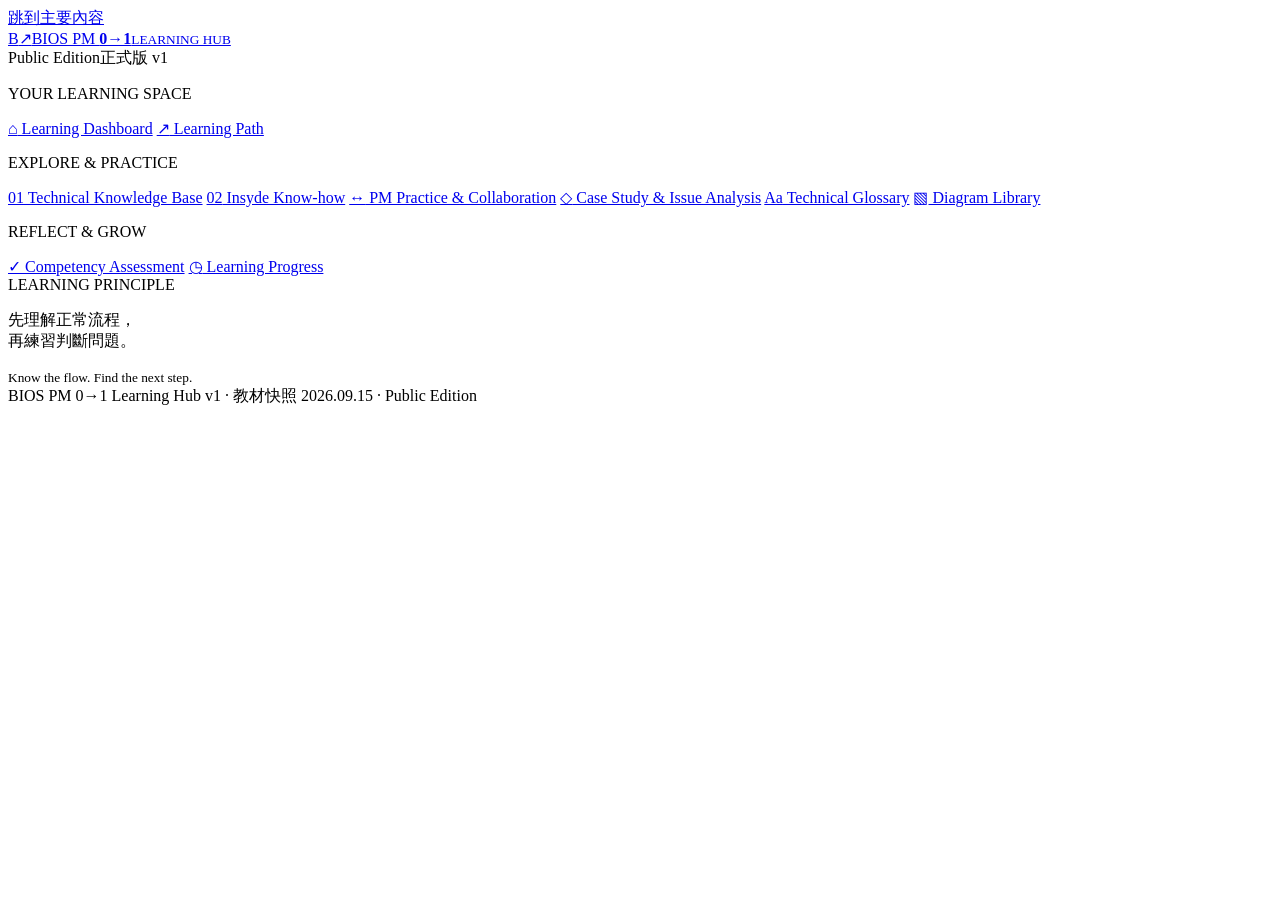
==== commit 52f36255: "Add files via upload 包含指定區域、4 份既有教材、3 張 BIOS 圖解、117 個術語及互動練習" ====
--- a/index.html
+++ b/index.html
@@ -1,15 +1,37 @@
-<!doctype html><html lang="zh-Hant"><head><meta charset="utf-8"><meta name="viewport" content="width=device-width,initial-scale=1"><title>BIOS PM 0→1 Learning Hub</title><style>
-:root{--bg:#f7f8fb;--card:#fff;--ink:#111827;--muted:#667085;--line:#e5e7eb;--p:#4f46e5;--p2:#7c3aed;--soft:#f3f2ff;--amber:#d97706;--green:#16a34a;--shadow:0 12px 32px #1e293b12}*{box-sizing:border-box}body{margin:0;background:linear-gradient(#fbfcff,var(--bg));font-family:Inter,"Noto Sans TC","Microsoft JhengHei",system-ui,sans-serif;color:var(--ink)}header{height:70px;display:flex;align-items:center;gap:14px;padding:0 22px;background:#fffffff2;border-bottom:1px solid var(--line);position:sticky;top:0;z-index:10}.brand{font-weight:900;font-size:20px;border:0;background:none}.brand span{color:var(--p)}.ver{margin-left:auto;font-size:12px;color:var(--muted);padding:5px 9px;border:1px solid var(--line);border-radius:999px}.shell{display:grid;grid-template-columns:270px 1fr;min-height:calc(100vh - 70px)}aside{padding:18px 14px;border-right:1px solid var(--line);background:#ffffffb8;position:sticky;top:70px;height:calc(100vh - 70px);overflow:auto}.navt{font-size:11px;font-weight:900;letter-spacing:.09em;color:var(--muted);margin:12px 10px 6px;text-transform:uppercase}aside button{width:100%;border:0;background:none;color:var(--muted);text-align:left;padding:11px 12px;border-radius:12px;cursor:pointer;margin:2px 0}aside button:hover,aside button.on{background:var(--soft);color:var(--p);font-weight:800}main{padding:34px 38px 70px;max-width:1400px}.card{background:var(--card);border:1px solid var(--line);border-radius:20px;padding:24px;box-shadow:var(--shadow)}.hero{display:grid;grid-template-columns:1.3fr .7fr;gap:18px}.hero .card:first-child{background:linear-gradient(135deg,#4f46e519,#7c3aed0e),white;padding:34px}.eyebrow{font-size:12px;font-weight:900;letter-spacing:.12em;color:var(--p);text-transform:uppercase}h1{font-size:44px;line-height:1.08;margin:10px 0 14px}h2{font-size:24px;margin:0 0 12px}h3{margin:0 0 9px}.muted{color:var(--muted);line-height:1.7}.btn{border:0;border-radius:13px;padding:11px 15px;background:linear-gradient(135deg,var(--p),var(--p2));color:#fff;font-weight:800;cursor:pointer}.metrics,.layers,.mods,.levels,.assets{display:grid;gap:14px}.metrics{grid-template-columns:1fr 1fr}.metric{padding:15px;border:1px solid var(--line);border-radius:15px}.metric b{font-size:25px;display:block}.metric span{font-size:12px;color:var(--muted)}.layers{grid-template-columns:1fr 1fr}.mods{grid-template-columns:repeat(3,1fr)}.levels{grid-template-columns:repeat(4,1fr)}.assets{grid-template-columns:1fr 1fr}.layer,.mod{cursor:pointer;transition:.16s}.layer:hover,.mod:hover{transform:translateY(-2px);border-color:#c9c7ff}.num{color:var(--p);font-size:12px;font-weight:900}.pill{display:inline-block;font-size:11px;border:1px solid var(--line);border-radius:999px;padding:4px 8px;margin:3px 3px 0 0}.internal{color:#b45309;border-color:#fed7aa;background:#fff7ed}.progress{color:#92400e;border-color:#fde68a;background:#fffbeb}.section{margin-top:28px}.flow{display:flex;flex-wrap:wrap;gap:8px;align-items:center}.node{padding:10px 12px;border:1px solid var(--line);border-radius:12px;background:#fff;font-weight:800}.arrow{color:var(--muted)}.note{border-left:4px solid var(--amber);background:#fff7ed;color:#7c2d12;border-radius:9px;padding:12px 14px;margin-top:18px}.lesson{display:grid;grid-template-columns:1.08fr .92fr;gap:18px}.callout{background:#f7f6ff;border:1px solid #dcdcff;border-radius:14px;padding:14px;margin:14px 0}.quiz button{display:block;width:100%;text-align:left;margin:7px 0;padding:10px 12px;border:1px solid var(--line);background:#fff;border-radius:11px}.ok{background:#f0fdf4!important;border-color:#86efac!important}.no{background:#fef2f2!important;border-color:#fca5a5!important}.asset{min-height:155px}.assetIcon{font-size:34px;width:62px;height:62px;border-radius:16px;background:#f0efff;display:grid;place-items:center;margin-bottom:13px}@media(max-width:900px){.shell{grid-template-columns:1fr}aside{position:static;height:auto;display:flex;overflow:auto}aside .navt{display:none}aside button{width:auto;white-space:nowrap}.hero,.lesson{grid-template-columns:1fr}.layers,.assets{grid-template-columns:1fr}.mods{grid-template-columns:1fr 1fr}.levels{grid-template-columns:1fr 1fr}main{padding:24px}}@media(max-width:600px){h1{font-size:34px}.mods,.metrics,.levels{grid-template-columns:1fr}main{padding:18px}}
-</style></head><body><header><button class="brand" onclick="home()">BIOS PM <span>0→1</span></button><span class="ver">Management Review v10</span></header><div class="shell"><aside><div class="navt">Learning Hub</div><button id="n-home" class="on" onclick="home()">🏠 Learning Dashboard</button><button id="n-map" onclick="map()">🧭 PM Learning Map</button><button id="n-assets" onclick="assetPage()">🖼 Diagram Library</button><div class="navt">Knowledge Layers</div><button id="n-common" onclick="layer('common')">01 Common Technical Knowledge</button><button id="n-insyde" onclick="layer('insyde')">02 Insyde Know-how</button><button id="n-pm" onclick="layer('pm')">03 PM Professional Competency</button><button id="n-daily" onclick="layer('daily')">04 PM Daily Practice</button><div class="navt">Assessment</div><button id="n-assess" onclick="assessment()">✓ Competency Assessment</button></aside><main id="app"></main></div><script>
-const L={common:{n:'01',t:'Common Technical Knowledge',s:'建立 BIOS PM 必須具備的產業共通知識。Generic first、Normal flow first。',i:0,m:[['pc','PC / Notebook 與 BIOS 基本架構','CPU、RAM、SPI Flash、Storage、PCH/SoC、EC 的責任邊界。','In Progress'],['uefi','BIOS / UEFI Fundamentals','Firmware、POST、Setup 與 BIOS/UEFI 的基本定位。','In Progress'],['boot','Boot Flow：Power On → OS','SEC → PEI → DXE → BDS → OS 的完整故事。','In Progress'],['enum','Device Initialization & Enumeration','PCIe / NVMe / USB / Display / Storage 如何被看到。','Planned'],['power','Power Management & ACPI','ACPI、S0ix、Modern Standby、S3/S4/S5。','Planned'],['security','Platform Security','Secure Boot、TPM、BitLocker、Firmware Authentication。','Planned']]},insyde:{n:'02',t:'Insyde Know-how',s:'整理只有在 Insyde 工作才會知道的流程、工具、責任邊界與工作方法。',i:1,m:[['workflow','CRB Validation → Project Board Flow','以 CRB/RVP 當 baseline，透過 compare 縮小範圍並定位 owner。','In Progress'],['kernel','Kernel / BSP / Codebase','Kernel、BSP、Project code 與版本關係。','Planned'],['tool','H2O Toolchain','H2OIDE / H2OEZE / H2OFFT 的用途與 PM 邊界。','Planned'],['boundary','Feature / Chipset / Project Responsibility','遇到不同類型 issue，PM 該找哪個 owner。','Planned'],['its','ITS Handling Workflow','Symptom / Steps / Version / Result / Owner / Target / Closure。','Planned'],['case','Real Issue Case Study Library','把真實 issue 去敏後轉成 Case Study。','Planned']]},pm:{n:'03',t:'PM Professional Competency',s:'BIOS PM 不只是轉寄資訊，而是把需求、風險與未知整理成可執行決策。',i:0,m:[['role','BIOS PM Role & Responsibility','角色定位、ownership、decision boundary、escalation。','In Progress'],['biz','Business ↔ PM Collaboration','Requirement → Scope → Resource → Schedule → Risk → Commitment。','Planned'],['rd','RD ↔ PM Collaboration','Symptom → Reproduce → Baseline → Scope → Owner → Target → Verification。','Planned'],['cust','Customer ↔ PM Collaboration','Expectation → Clarification → Status → Risk → Next Action。','Planned'],['scope','Requirement / Scope / Priority','需求釐清、acceptance criteria、scope change、priority。','Planned'],['risk','Risk / Dependency / Escalation','辨識 blocker、dependency 與 escalation timing。','Planned']]},daily:{n:'04',t:'PM Daily Practice',s:'把「新人每天到底要做什麼」變成可操作、可練習、可驗收的工作模組。',i:0,m:[['mail','Daily Mail & To-do Management','把信件轉成 Action / Owner / Due / Follow-up。','Planned'],['itsdaily','ITS Daily Tracking','Open issue、aging、owner、target、blocker。','Planned'],['weekly','Weekly Report & Management Summary','Status、risk、next step、management view。','Planned'],['version','BIOS Version / Tag / Branch Tracking','版本、tag、branch、release mapping。','Planned'],['mom','Meeting / MoM / Action Item','會前準備、MoM、owner/due、follow-up。','Planned'],['release','Release Readiness & Milestone Check','Milestone、QA、known issue、release criteria。','Planned']]}};
-const lesson={role:{t:'BIOS PM Role & Responsibility',o:'新人能說明 BIOS PM 的核心價值與責任邊界。',one:'BIOS PM 的價值，是把複雜資訊整理成「誰要做什麼、何時完成、怎麼驗證」。',f:['Input','Clarify','Scope','Owner','Track','Verify','Communicate'],b:['對外：把 technical status 轉成 Customer 可理解、可追蹤的更新。','對內：把 Requirement / Issue 整理成 RD 可分析的資訊，而不是只轉寄 Mail。','對專案：管理 schedule、dependency、risk、milestone 與 release readiness。'],q:['收到一封模糊 issue mail，第一步？',['直接轉 RD','先釐清 Symptom / Version / Reproduce / Impact','直接承諾日期'],1]},biz:{t:'Business ↔ PM Collaboration',o:'把商務需求轉成可評估的 technical scope 與 commitment。',one:'Business 告訴你「客戶想要什麼」；PM 要回答「實際要做什麼、誰做、何時能交」。',f:['Requirement','Scope','Resource','Schedule','Risk','Commitment'],b:['確認需求目的與 acceptance criteria。','辨識 Feature / NRE / Consult / Existing capability。','確認 dependency：Chipset、Feature、Project、QA、Customer input。'],q:['Business 問「下週能不能交？」最先確認？',['先答可以','Scope / owner / dependency / validation','先請客戶等'],1]},rd:{t:'RD ↔ PM Collaboration',o:'新人能用完整資訊與 RD 合作，持續把未知範圍縮小。',one:'PM 不一定修 code，但要讓 RD 能有效開始分析，並確保分析有下一步。',f:['Symptom','Reproduce','Version','Baseline','Scope','Owner','Target','Verification'],b:['Issue 描述至少有 Symptom / Steps / Version / Result。','先做 baseline：舊版、CRB/RVP、Reference BIOS、其他平台。','PM 要追 next action，不只問「有沒有進度」。'],q:['RD 說「無法重現」，最有效下一步？',['催快一點','補環境、版本、steps、log 與 pass/fail baseline','直接換 owner'],1]},cust:{t:'Customer ↔ PM Collaboration',o:'新人能提供透明但不 over-commit 的客戶溝通。',one:'客戶需要的不只是「還在查」，而是：知道什麼、不知道什麼、下一步是什麼。',f:['Expectation','Clarify','Status','Risk','Next Action','Target'],b:['確認 customer impact 與 urgency。','區分 Evidence / Hypothesis / Confirmed Root Cause。','每次 update 包含 next action / owner / expected checkpoint。'],q:['Root cause 未確認、客戶每天追，最佳 update？',['Still checking','Evidence + 驗證項目 + next action/checkpoint','直接寫最可能 root cause'],1]},workflow:{t:'CRB Validation → Project Board Flow',o:'理解 IBV 為什麼用 CRB/RVP 建立 baseline，並透過 comparison 縮小 issue 範圍。',one:'CRB/RVP 是 Control Group；目的不是證明「不是 BIOS 問題」，而是建立基準、找 Delta、定位真正 owner。',f:['Issue Report','CRB/RVP Verify','Project Board Compare','Find Delta','Identify Owner','Fix & Validate'],b:['CRB/RVP 較少客製化，適合作為 controlled baseline。','比較 BIOS / ACPI / PCD / EC / FW / Device / Board Design 等 Delta。','Project Board 更接近 OEM/ODM 實際產品情境。'],q:['使用 CRB/RVP 的主要目的？',['證明一定不是 BIOS 問題','建立 baseline、縮小範圍、找 Delta','取代 Project Board 驗證'],1]}};
-const assets=[['🖥️','PC / Notebook Reference Platform (公版)','Common Technical Knowledge','PC / Notebook 與 BIOS 基本架構','Available'],['🚀','UEFI 開機流程與為什麼需要初始化','Common Technical Knowledge','Boot Flow：Power On → OS','Available'],['🗺️','BIOS/UEFI Knowledge Map','Common Technical Knowledge','Learning Map / Curriculum Overview','Available'],['🔗','BIOS/UEFI 整體體制：從硬體到作業系統','Common Technical Knowledge','BIOS / UEFI Fundamentals','Available'],['🧪','IBV Workflow：CRB/RVP vs Project Board','Insyde Know-how','CRB Validation / RD ↔ PM','Internal']];
-function nav(x){document.querySelectorAll('aside button').forEach(b=>b.classList.remove('on'));document.getElementById('n-'+x)?.classList.add('on')}function card(m,i){return `<div class="card mod" onclick="openM('${m[0]}')"><div>${i?'<span class="pill internal">Internal</span>':''}<span class="pill ${m[3]=='In Progress'?'progress':''}">${m[3]}</span></div><h3 style="margin-top:12px">${m[1]}</h3><p class="muted">${m[2]}</p><span style="font-size:12px;color:var(--p);font-weight:800">Open module →</span></div>`}
-function home(){nav('home');app.innerHTML=`<section class="hero"><div class="card"><div class="eyebrow">BIOS PM Competency Development System</div><h1>從 BIOS 知識，到能獨立工作的 PM。</h1><p class="muted">Management Review 版本：先呈現 BIOS PM 新人培訓的整體架構、既有圖解資產與 PM Competency 方向；各 Module 內容後續依 Notion Project Tracker 逐項完成。</p><button class="btn" onclick="map()">查看 PM Learning Map</button></div><div class="card"><h2>Current Build Status</h2><div class="metrics"><div class="metric"><b>4</b><span>Learning Layers</span></div><div class="metric"><b>24+</b><span>Planned Modules</span></div><div class="metric"><b>5</b><span>Existing Diagrams</span></div><div class="metric"><b>L1–L4</b><span>Competency Levels</span></div></div><p class="muted">Review focus：Learning Map、四大 Layer、PM Collaboration、Insyde Know-how 差異化方向。</p></div></section><section class="section"><div class="eyebrow">Learning Architecture</div><h2>四大學習層</h2><div class="layers">${Object.entries(L).map(([k,v])=>`<div class="card layer" onclick="layer('${k}')"><div class="num">${v.n}</div><h2>${v.t}</h2><p class="muted">${v.s}</p><span class="pill">${v.m.length} modules</span>${v.i?'<span class="pill internal">Internal</span>':''}</div>`).join('')}</div></section><div class="note"><b>Roadmap：</b>先由此架構供 Management Review；後續教材、Case Study、Exam 與 Insyde Know-how 依 Notion Tracker 逐項完成。Internal / Confidential 內容不直接放入公開 GitHub Pages。</div>`}
-function map(){nav('map');app.innerHTML=`<div class="eyebrow">PM Learning Map</div><h1 style="font-size:38px">新人從「知道」到「能獨立做」</h1><div class="card"><div class="flow"><div class="node">01 Common Technical Knowledge</div><span class="arrow">→</span><div class="node">02 Insyde Know-how</div><span class="arrow">→</span><div class="node">03 PM Professional Competency</div><span class="arrow">→</span><div class="node">04 PM Daily Practice</div></div><p class="muted">先懂產業共通知識，再學 Insyde 的方法與工具；接著建立 PM Collaboration 能力，最後落到每天能獨立執行的工作。</p></div><div class="levels section"><div class="card"><h3>L1 Awareness</h3><p class="muted">知道名詞、角色與目的。</p></div><div class="card"><h3>L2 Understanding</h3><p class="muted">能說明 Why / How 與責任邊界。</p></div><div class="card"><h3>L3 Application</h3><p class="muted">能套用到 Project / Issue / Customer 情境。</p></div><div class="card"><h3>L4 Independent PM</h3><p class="muted">能獨立判斷、協調、追蹤與對外溝通。</p></div></div>`}
-function layer(k){nav(k);let v=L[k];app.innerHTML=`<div class="eyebrow">Layer ${v.n}</div><h1 style="font-size:38px">${v.t}</h1><p class="muted">${v.s}</p>${v.i?'<div class="note"><b>Internal Layer：</b>公開 Preview 只展示課程架構與 generic 概念；實際 Insyde Know-how 後續需配合 Internal Git / access control。</div>':''}<div class="mods section">${v.m.map(m=>card(m,v.i)).join('')}</div>`}
-function openM(id){let x=lesson[id];if(!x){app.innerHTML=`<div class="card"><div class="eyebrow">Planned Module</div><h1 style="font-size:36px">內容將依 Notion Tracker 建立</h1><p class="muted">後續逐項補上 Learning Objective、圖解、新人版說明、PM Scenario、Knowledge Check 與 Practical Assessment。</p></div>`;return}app.innerHTML=`<div class="lesson"><div class="card"><div class="eyebrow">Training Module</div><h1 style="font-size:36px">${x.t}</h1><p class="muted"><b>Learning Objective：</b>${x.o}</p><div class="callout"><b>一句話：</b>${x.one}</div><h3>工作流程</h3><div class="flow">${x.f.map((n,i)=>`<div class="node">${n}</div>${i<x.f.length-1?'<span class="arrow">→</span>':''}`).join('')}</div><h3 style="margin-top:18px">新人要會的重點</h3><ul>${x.b.map(z=>`<li style="margin:8px 0;line-height:1.65">${z}</li>`).join('')}</ul></div><div class="card quiz"><div class="eyebrow">Knowledge Check</div><h2>${x.q[0]}</h2>${x.q[1].map((z,i)=>`<button onclick="answer(this,${i},${x.q[2]})">${z}</button>`).join('')}<p id="r" class="muted"></p></div></div>`}
-function answer(b,i,a){document.querySelectorAll('.quiz button').forEach(x=>x.classList.remove('ok','no'));b.classList.add(i===a?'ok':'no');r.textContent=i===a?'正確。':'再想一下：回到流程與責任邊界。'}
-function assetPage(){nav('assets');app.innerHTML=`<div class="eyebrow">Diagram Library</div><h1 style="font-size:38px">既有圖解資產</h1><p class="muted">先前生成的圖可直接沿用，並作為後續網站圖解的標準視覺語言。</p><div class="assets section">${assets.map(a=>`<div class="card asset"><div class="assetIcon">${a[0]}</div><span class="pill ${a[4]=='Internal'?'internal':''}">${a[4]}</span><h3 style="margin-top:12px">${a[1]}</h3><p class="muted"><b>Layer：</b>${a[2]}<br><b>Use：</b>${a[3]}</p></div>`).join('')}</div><div class="note"><b>Visual Standard：</b>後續沿用目前乾淨白底、2–3 主色、清楚流程箭頭、責任邊界與板子標註的教學圖風格。正式圖檔會隨各 Notion Module 完成逐步整合。</div>`}
-function assessment(){nav('assess');app.innerHTML=`<div class="eyebrow">Competency Assessment</div><h1 style="font-size:38px">從 Knowledge 到 Independent PM</h1><div class="levels"><div class="card"><h3>Knowledge Check</h3><p class="muted">名詞、流程、基本概念。</p></div><div class="card"><h3>Scenario Question</h3><p class="muted">真實 PM 情境判斷。</p></div><div class="card"><h3>Case Analysis</h3><p class="muted">Evidence、baseline、scope、owner。</p></div><div class="card"><h3>Practical Output</h3><p class="muted">Customer Update、ITS Summary、Debug Matrix、Schedule。</p></div></div>`}home();
-</script></body></html>+<!doctype html>
+<html lang="zh-Hant">
+<head>
+<meta charset="utf-8">
+<meta name="viewport" content="width=device-width, initial-scale=1">
+<meta name="description" content="BIOS PM 0→1 Learning Hub：從硬體與 UEFI 基礎，到 PM 協作、實務與能力評量。">
+<title>BIOS PM 0→1 Learning Hub · v1</title>
+<link rel="stylesheet" href="assets/styles.css">
+<script defer src="assets/content.js"></script>
+<script defer src="assets/app.js"></script>
+</head>
+<body>
+<a class="skip" href="#main" data-scroll="main">跳到主要內容</a>
+<header><a class="brand" href="#home"><span class="brandmark">B<span>↗</span></span><span>BIOS PM <b>0→1</b><small>LEARNING HUB</small></span></a><div class="header-right"><span class="public-dot">Public Edition</span><span class="version">正式版 v1</span></div></header>
+<div class="shell">
+<aside><nav aria-label="主要導覽">
+<p class="navlabel">YOUR LEARNING SPACE</p>
+<a href="#home" data-nav="home"><span>⌂</span> Learning Dashboard</a>
+<a href="#path" data-nav="path"><span>↗</span> Learning Path</a>
+<p class="navlabel">EXPLORE & PRACTICE</p>
+<a href="#knowledge" data-nav="knowledge"><span>01</span> Technical Knowledge Base</a>
+<a href="#insyde" data-nav="insyde"><span>02</span> Insyde Know-how</a>
+<a href="#practice" data-nav="practice"><span>↔</span> PM Practice &amp; Collaboration</a>
+<a href="#cases" data-nav="cases"><span>◇</span> Case Study &amp; Issue Analysis</a>
+<a href="#glossary" data-nav="glossary"><span>Aa</span> Technical Glossary</a>
+<a href="#diagrams" data-nav="diagrams"><span>▧</span> Diagram Library</a>
+<p class="navlabel">REFLECT & GROW</p>
+<a href="#assessment" data-nav="assessment"><span>✓</span> Competency Assessment</a>
+<a href="#progress" data-nav="progress"><span>◷</span> Learning Progress</a>
+</nav><div class="side-note"><span class="tiny">LEARNING PRINCIPLE</span><p>先理解正常流程，<br>再練習判斷問題。</p><small>Know the flow. Find the next step.</small></div></aside>
+<main id="main" tabindex="-1"></main>
+</div>
+<div id="toast" role="status" aria-live="polite"></div>
+<noscript><p class="noscript">請開啟 JavaScript 以使用課程、搜尋與評量功能。</p></noscript>
+<footer>BIOS PM 0→1 Learning Hub <span>v1 · 教材快照 2026.09.15 · Public Edition</span></footer>
+</body>
+</html>
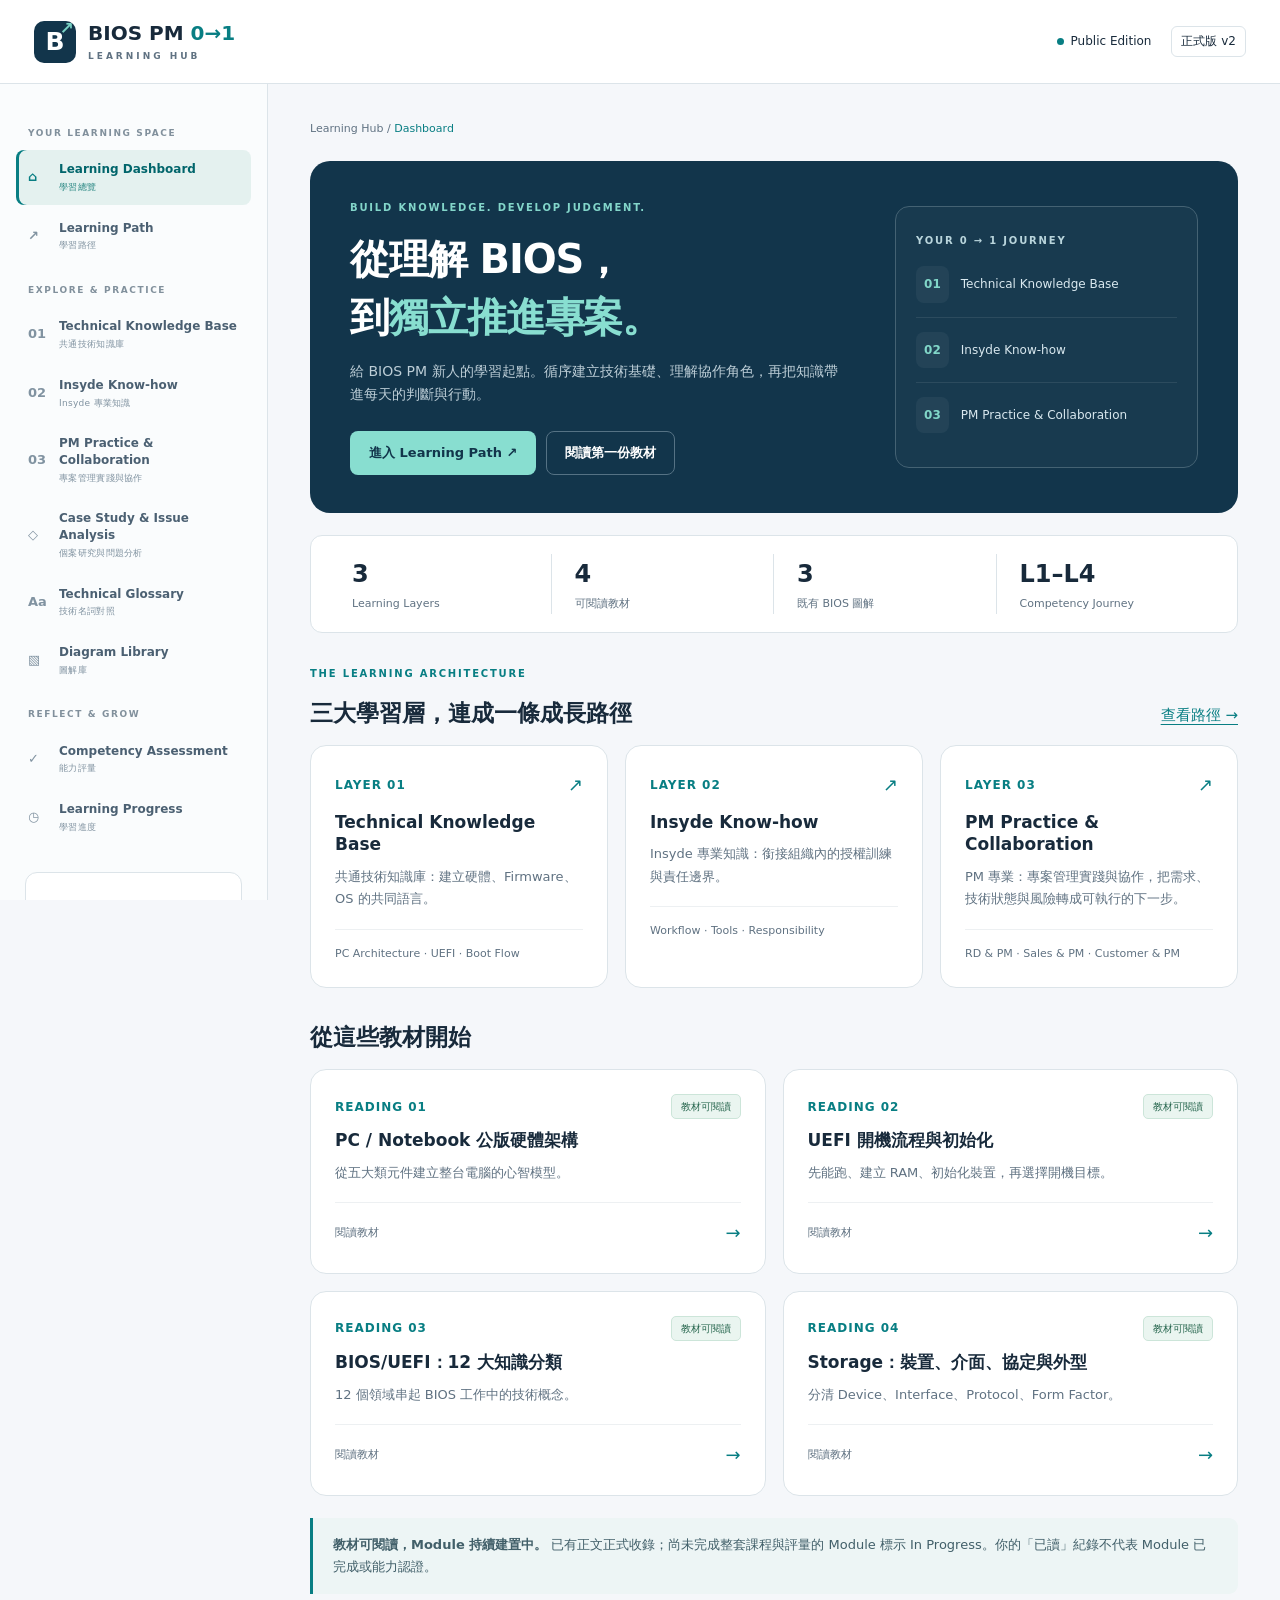
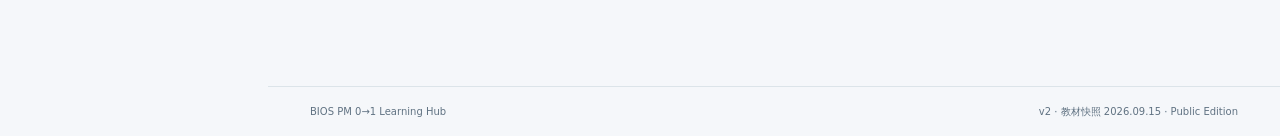
==== commit 54dddb0a: "Add files via upload v2.1 for claude 的更新" ====
--- a/index.html
+++ b/index.html
@@ -4,34 +4,36 @@
 <meta charset="utf-8">
 <meta name="viewport" content="width=device-width, initial-scale=1">
 <meta name="description" content="BIOS PM 0→1 Learning Hub：從硬體與 UEFI 基礎，到 PM 協作、實務與能力評量。">
-<title>BIOS PM 0→1 Learning Hub · v1</title>
+<meta name="google" content="notranslate">
+<title>BIOS PM 0→1 Learning Hub · v2</title>
 <link rel="stylesheet" href="assets/styles.css">
+<style>nav a b{display:block;font-weight:700}nav a small{display:block;font-size:9px;font-weight:500;color:#8193a1;margin-top:3px;letter-spacing:.3px}nav a.active small,nav a:hover small{color:#2e8a86}@media(max-width:820px){nav a small{display:none}}</style>
 <script defer src="assets/content.js"></script>
 <script defer src="assets/app.js"></script>
 </head>
-<body>
+<body class="notranslate">
 <a class="skip" href="#main" data-scroll="main">跳到主要內容</a>
-<header><a class="brand" href="#home"><span class="brandmark">B<span>↗</span></span><span>BIOS PM <b>0→1</b><small>LEARNING HUB</small></span></a><div class="header-right"><span class="public-dot">Public Edition</span><span class="version">正式版 v1</span></div></header>
+<header><a class="brand" href="#home"><span class="brandmark">B<span>↗</span></span><span>BIOS PM <b>0→1</b><small>LEARNING HUB</small></span></a><div class="header-right"><span class="public-dot">Public Edition</span><span class="version">正式版 v2</span></div></header>
 <div class="shell">
 <aside><nav aria-label="主要導覽">
 <p class="navlabel">YOUR LEARNING SPACE</p>
-<a href="#home" data-nav="home"><span>⌂</span> Learning Dashboard</a>
-<a href="#path" data-nav="path"><span>↗</span> Learning Path</a>
-<p class="navlabel">EXPLORE & PRACTICE</p>
-<a href="#knowledge" data-nav="knowledge"><span>01</span> Technical Knowledge Base</a>
-<a href="#insyde" data-nav="insyde"><span>02</span> Insyde Know-how</a>
-<a href="#practice" data-nav="practice"><span>↔</span> PM Practice &amp; Collaboration</a>
-<a href="#cases" data-nav="cases"><span>◇</span> Case Study &amp; Issue Analysis</a>
-<a href="#glossary" data-nav="glossary"><span>Aa</span> Technical Glossary</a>
-<a href="#diagrams" data-nav="diagrams"><span>▧</span> Diagram Library</a>
-<p class="navlabel">REFLECT & GROW</p>
-<a href="#assessment" data-nav="assessment"><span>✓</span> Competency Assessment</a>
-<a href="#progress" data-nav="progress"><span>◷</span> Learning Progress</a>
+<a href="#home" data-nav="home"><span>⌂</span><b>Learning Dashboard<small>學習總覽</small></b></a>
+<a href="#path" data-nav="path"><span>↗</span><b>Learning Path<small>學習路徑</small></b></a>
+<p class="navlabel">EXPLORE &amp; PRACTICE</p>
+<a href="#knowledge" data-nav="knowledge"><span>01</span><b>Technical Knowledge Base<small>共通技術知識庫</small></b></a>
+<a href="#insyde" data-nav="insyde"><span>02</span><b>Insyde Know-how<small>Insyde 專業知識</small></b></a>
+<a href="#practice" data-nav="practice"><span>03</span><b>PM Practice &amp; Collaboration<small>專案管理實踐與協作</small></b></a>
+<a href="#cases" data-nav="cases"><span>◇</span><b>Case Study &amp; Issue Analysis<small>個案研究與問題分析</small></b></a>
+<a href="#glossary" data-nav="glossary"><span>Aa</span><b>Technical Glossary<small>技術名詞對照</small></b></a>
+<a href="#diagrams" data-nav="diagrams"><span>▧</span><b>Diagram Library<small>圖解庫</small></b></a>
+<p class="navlabel">REFLECT &amp; GROW</p>
+<a href="#assessment" data-nav="assessment"><span>✓</span><b>Competency Assessment<small>能力評量</small></b></a>
+<a href="#progress" data-nav="progress"><span>◷</span><b>Learning Progress<small>學習進度</small></b></a>
 </nav><div class="side-note"><span class="tiny">LEARNING PRINCIPLE</span><p>先理解正常流程，<br>再練習判斷問題。</p><small>Know the flow. Find the next step.</small></div></aside>
 <main id="main" tabindex="-1"></main>
 </div>
 <div id="toast" role="status" aria-live="polite"></div>
 <noscript><p class="noscript">請開啟 JavaScript 以使用課程、搜尋與評量功能。</p></noscript>
-<footer>BIOS PM 0→1 Learning Hub <span>v1 · 教材快照 2026.09.15 · Public Edition</span></footer>
+<footer>BIOS PM 0→1 Learning Hub <span>v2 · 教材快照 2026.09.15 · Public Edition</span></footer>
 </body>
 </html>
--- a/assets/styles.css
+++ b/assets/styles.css
@@ -0,0 +1,7 @@
+:root{--bg:#f5f7fa;--surface:#fff;--ink:#182a3b;--muted:#607282;--line:#dce4e9;--teal:#087e83;--navy:#12354b;--soft:#eaf5f3;--amber:#956014;--radius:16px}*{box-sizing:border-box}html{scroll-behavior:smooth}body{margin:0;color:var(--ink);background:var(--bg);font-family:"Segoe UI","Microsoft JhengHei",system-ui,sans-serif;font-size:15px;line-height:1.7}a{color:var(--teal);text-underline-offset:4px}button,input,select,textarea{font:inherit}button,a,input,select,textarea{-webkit-tap-highlight-color:transparent}button{cursor:pointer}button:disabled{cursor:default;opacity:.5}:focus-visible{outline:3px solid #dd9f2a;outline-offset:4px}header{height:84px;background:#fff;border-bottom:1px solid var(--line);display:flex;align-items:center;justify-content:space-between;padding:0 34px;position:sticky;top:0;z-index:10}.brand{display:flex;align-items:center;gap:12px;color:var(--ink);text-decoration:none;font-size:20px;font-weight:700;line-height:1.2}.brand b{color:var(--teal)}.brand small{display:block;font-size:9px;letter-spacing:3px;margin-top:6px;color:var(--muted)}.brandmark{background:var(--navy);border-radius:10px;color:white;display:grid;place-items:center;width:42px;height:42px;position:relative;font-size:25px}.brandmark span{position:absolute;right:2px;top:-3px;font-size:17px;color:#79d2c4}.header-right{display:flex;gap:20px;align-items:center;font-size:12px}.public-dot:before{content:"";display:inline-block;width:7px;height:7px;background:var(--teal);border-radius:50%;margin-right:7px}.version{border:1px solid var(--line);border-radius:6px;padding:4px 9px}.shell{display:grid;grid-template-columns:268px minmax(0,1fr);min-height:calc(100vh - 134px)}aside{border-right:1px solid var(--line);padding:22px 16px;background:#fafcfd;position:sticky;top:84px;height:calc(100vh - 84px);overflow:auto}nav a{display:flex;align-items:center;gap:10px;text-decoration:none;padding:11px 12px;font-size:12px;font-weight:600;line-height:1.4;color:#4b6072;border-radius:8px;margin-bottom:4px}nav a span{font-size:13px;min-width:21px;color:#8193a1}nav a.active,nav a:hover{background:#e4f1ef;color:#00656b}nav a.active{box-shadow:inset 3px 0 var(--teal)}nav a.active span{color:var(--teal)}.navlabel{font-size:9px;letter-spacing:1.6px;color:#81909c;margin:20px 12px 9px;font-weight:700}.side-note{border:1px solid var(--line);border-radius:12px;padding:18px;margin:28px 9px 12px;background:white}.side-note p{margin:7px 0;font-weight:600;font-size:14px}.side-note small{font-size:9px;color:var(--muted)}.tiny,.eyebrow{font-size:10px;letter-spacing:1.8px;font-weight:700;color:var(--teal)}main{padding:36px 42px 70px;max-width:1500px;width:100%;margin:auto;align-self:start}.breadcrumb{font-size:11px;color:var(--muted);margin-bottom:22px}.breadcrumb span{color:var(--teal)}h1,h2,h3,h4{line-height:1.35}h1{font-size:36px;letter-spacing:-1.1px;margin:10px 0 16px}h2{font-size:23px;margin:0 0 12px}h3{font-size:17px;margin:10px 0}p{margin:8px 0 16px}.muted{color:var(--muted)}.hero{background:var(--navy);border-radius:20px;padding:38px 40px;color:white;display:grid;grid-template-columns:1.35fr .8fr;gap:34px;overflow:hidden}.hero .eyebrow{color:#83d6ca}.hero h1{font-size:40px;line-height:1.45;margin:14px 0}.hero p{color:#bdced7;font-size:14px;max-width:490px}.hero .accent{color:#88ded0}.actions{display:flex;flex-wrap:wrap;gap:10px;margin-top:24px}.btn{display:inline-block;border:1px solid transparent;border-radius:8px;background:var(--teal);color:white;padding:10px 18px;text-decoration:none;font-size:13px;font-weight:600}.btn:hover{filter:brightness(.95)}.btn.light{background:#88ded0;color:#12354b}.btn.secondary{background:white;color:var(--ink);border-color:var(--line)}.hero .btn.secondary{background:transparent;color:#fff;border-color:#557284}.hero-map{align-self:center;border:1px solid #446273;border-radius:14px;padding:20px;background:#ffffff06}.hero-map .tiny{color:#b9d5dc}.journey-item{display:flex;align-items:center;gap:12px;padding:14px 0;border-bottom:1px solid #ffffff16;font-size:12px;color:#d9e8ef}.journey-item:last-child{border:0}.journey-item b{font-size:12px;color:#81d6c8;background:#ffffff0c;border-radius:8px;padding:8px}.metrics{display:grid;grid-template-columns:repeat(4,1fr);margin:22px 0 32px;background:#fff;border:1px solid var(--line);border-radius:12px;padding:18px}.metric{border-right:1px solid var(--line);padding:0 23px}.metric:last-child{border:0}.metric strong{font-size:24px;margin-right:8px;font-weight:700}.metric span{font-size:11px;color:var(--muted);display:block}.section{margin-top:34px}.section-heading{display:flex;align-items:end;justify-content:space-between;gap:14px;margin:0 0 16px}.section-heading h2{margin:0}.section-heading p{margin:0;font-size:12px}.grid{display:grid;grid-template-columns:repeat(2,minmax(0,1fr));gap:17px}.grid.three{grid-template-columns:repeat(3,minmax(0,1fr))}.card{border:1px solid var(--line);background:white;border-radius:var(--radius);padding:24px;min-width:0}.card-link{text-decoration:none;color:var(--ink);display:block;transition:transform .15s,border-color .15s}.card-link:hover{transform:translateY(-3px);border-color:#6cb9af}.card p{font-size:13px;color:var(--muted)}.card-top{display:flex;justify-content:space-between;align-items:center;gap:12px}.index{font-size:12px;letter-spacing:1px;font-weight:700;color:var(--teal)}.badge{font-size:10px;padding:3px 9px;white-space:nowrap;display:inline-block;border-radius:5px;background:#fff3dd;color:#80500b;border:1px solid #efdcbc}.badge.ready{background:#eaf5f0;color:#28674f;border-color:#cce5d9}.badge.neutral{background:#f1f4f6;color:#526475;border-color:#dce4e9}.card-foot{display:flex;justify-content:space-between;align-items:center;border-top:1px solid #edf0f2;padding-top:15px;margin-top:18px;font-size:11px;color:var(--muted)}.arrow{color:var(--teal);font-size:18px}.note{background:#edf5f5;border-left:3px solid var(--teal);padding:16px 20px;font-size:13px;border-radius:0 9px 9px 0;color:#415f69;margin:22px 0}.note.amber{background:#fff8eb;border-color:#d8ab50;color:#755a2c}.module-list{display:grid;gap:12px}.module-row{display:flex;gap:18px;align-items:center;background:white;border:1px solid var(--line);padding:18px 22px;border-radius:12px;color:var(--ink);text-decoration:none}.module-row:hover{border-color:#78bcb5}.module-row .grow{flex:1;min-width:0}.module-row h3{font-size:15px;margin:0 0 4px}.module-row p{font-size:12px;color:var(--muted);margin:0}.module-row .index{font-size:18px}.toolbar{display:flex;gap:12px;flex-wrap:wrap;margin:22px 0}input[type=search],select,textarea{border:1px solid #b8c8d1;border-radius:8px;background:white;padding:11px 14px;color:var(--ink)}input[type=search]{flex:1;min-width:160px}textarea{display:block;width:100%;min-height:180px;resize:vertical}label.field{display:block;font-size:12px;font-weight:600;margin:20px 0 7px}.doc-layout{display:grid;grid-template-columns:minmax(0,1fr) 220px;gap:24px}.doc{background:white;border:1px solid var(--line);border-radius:16px;padding:32px;min-width:0}.doc h2{margin-top:32px;font-size:21px;padding-top:12px;border-top:1px solid var(--line)}.doc h3{margin-top:24px}.doc p,.doc li{font-size:14px;line-height:1.95}.doc ul,.doc ol{padding-left:24px}.doc li{margin:6px 0}.doc blockquote{border-left:3px solid var(--teal);margin:18px 0;padding:12px 16px;background:var(--soft)}.callout{padding:17px 20px;background:var(--soft);border-radius:10px;margin:18px 0}.callout p:last-child{margin:0}.table-scroll{overflow:auto;margin:20px 0}table{width:100%;border-collapse:collapse;font-size:12px;line-height:1.8}td,th{text-align:left;vertical-align:top;border:1px solid var(--line);padding:12px;min-width:110px}tr:first-child{background:#edf3f5;font-weight:600}code{font-size:12px;background:#edf3f5;padding:2px 5px;border-radius:4px;overflow-wrap:anywhere}.diagram{margin:20px 0}.diagram img{display:block;width:100%;height:auto;border:1px solid var(--line);border-radius:10px}.diagram a{display:block}.diagram figcaption{font-size:11px;color:var(--muted);margin-top:9px}.toc{position:sticky;top:110px;align-self:start;font-size:12px}.toc a{display:block;text-decoration:none;color:var(--muted);border-left:2px solid var(--line);padding:7px 12px}.toc a:hover{color:var(--teal);border-color:var(--teal)}.toc .btn{color:white;margin-top:18px}.flow{display:flex;gap:9px;flex-wrap:wrap;align-items:center;margin:17px 0}.flow span{border:1px solid var(--line);padding:8px 12px;border-radius:7px;background:#f5f9fa;font-size:12px}.flow .connector{padding:0;border:0;background:none;color:var(--teal)}.step-tabs{display:flex;flex-wrap:wrap;gap:8px}.step-tabs button{background:white;border:1px solid var(--line);border-radius:8px;padding:9px 14px;color:var(--ink)}.step-tabs button.selected{background:var(--navy);color:white}.step-detail{min-height:105px;background:#eff7f6;border-radius:9px;padding:18px;margin-top:12px}.quiz fieldset{border:1px solid var(--line);border-radius:10px;padding:18px;margin:18px 0}.quiz legend{font-weight:600;font-size:14px;padding:0 7px}.option{display:flex;gap:10px;align-items:start;border:1px solid var(--line);padding:11px;border-radius:8px;margin:7px 0;font-size:13px;cursor:pointer}.option:has(input:checked){border-color:var(--teal);background:#edf7f4}.feedback{font-size:13px;padding:10px;border-radius:6px;margin-top:8px}.feedback.ok{background:#e7f5ed;color:#226343}.feedback.no{background:#fff0e5;color:#934317}.empty{text-align:center;padding:50px 20px;color:var(--muted);grid-column:1/-1}.gloss-term{font-size:18px;color:var(--navy)}.gloss-card p{font-size:13px}.gloss-count{font-size:12px;color:var(--muted)}progress{width:100%;height:8px;accent-color:var(--teal)}.progress-row{display:flex;justify-content:space-between;font-size:12px;margin-top:10px}.level-num{font-size:30px;color:var(--teal);font-weight:700}.rubric{font-size:12px}.rubric label{display:block;margin:10px 0}.rubric input{margin-right:7px}.read-status{font-size:12px;color:var(--teal);margin:12px 0}.diagram-card img{width:100%;aspect-ratio:3/2;object-fit:contain;background:#f8fafb;border-radius:9px;border:1px solid var(--line)}footer{margin-left:268px;border-top:1px solid var(--line);padding:16px 42px;font-size:10px;color:var(--muted);display:flex;justify-content:space-between}#toast{position:fixed;bottom:24px;right:24px;background:var(--navy);color:white;padding:12px 20px;border-radius:10px;z-index:40;display:none}.skip{position:fixed;left:12px;top:-80px;background:white;z-index:100;padding:8px}.skip:focus{top:8px}.noscript{padding:20px}details{margin:12px 0}summary{cursor:pointer;color:var(--teal);font-size:13px;font-weight:600}.release-note{font-size:11px}.quiz-actions{display:flex;align-items:center;gap:10px;flex-wrap:wrap}#main{scroll-margin-top:100px}h2[id]{scroll-margin-top:105px}
+@media(min-width:1500px){main{padding-left:55px;padding-right:55px}.hero h1{font-size:46px}}
+@media(max-width:1150px){.shell{grid-template-columns:230px minmax(0,1fr)}main{padding:28px}.hero{padding:28px;gap:20px}.hero h1{font-size:32px}.grid.three{grid-template-columns:repeat(2,minmax(0,1fr))}.doc-layout{grid-template-columns:1fr}.toc{position:static;order:-1;display:flex;flex-wrap:wrap;gap:5px}.toc .tiny{width:100%}.toc a{font-size:11px}.metric{padding:0 13px}footer{margin-left:230px}}
+@media(max-width:820px){header{padding:0 20px;height:72px}.shell{grid-template-columns:1fr}aside{position:static;height:auto;padding:10px;border-right:0;border-bottom:1px solid var(--line)}nav{display:flex;overflow:auto;gap:6px}nav a{flex-shrink:0;margin:0;padding:10px;font-size:11px}.navlabel,.side-note{display:none}main{padding:24px}.hero{grid-template-columns:1fr}.hero-map{display:none}.hero h1{font-size:34px}.doc{padding:22px}footer{margin-left:0;padding:16px 24px}.header-right{gap:10px}.metric strong{font-size:23px}.module-row{padding:16px;gap:12px}.doc-layout{gap:12px}}
+@media(max-width:520px){main{padding:18px 15px 50px}.hero{padding:27px 23px;border-radius:14px}.hero h1{font-size:29px}.hero p{font-size:13px}.grid,.grid.three{grid-template-columns:1fr}.metrics{grid-template-columns:repeat(2,1fr);gap:16px;padding:16px}.metric:nth-child(2){border:0}.metric span{font-size:10px}.metric strong{font-size:24px}.brand{font-size:17px}.brandmark{width:35px;height:35px}.public-dot{display:none}.version{font-size:10px}h1{font-size:29px}.section-heading{align-items:start;flex-direction:column;gap:3px}.module-row{flex-wrap:wrap}.module-row .grow{flex-basis:70%}.module-row>.badge{margin-left:30px}.card{padding:21px}.doc{padding:18px}.doc h2{font-size:19px}.toc a{padding:5px 8px}.toolbar{flex-direction:column}footer{display:block}footer span{display:block}.btn{padding:10px 14px}td,th{padding:9px}#toast{right:15px;left:15px}}
+@media(prefers-reduced-motion:reduce){html{scroll-behavior:auto}*{transition:none!important}}
+@media print{header,aside,footer,.toc,.actions,.toolbar,.quiz{display:none}.shell,.doc-layout{display:block}main{padding:0}.doc,.card{border:0}body{background:white}.hero{background:white;color:black}.hero p{color:black}a{color:black}details{display:block}}
